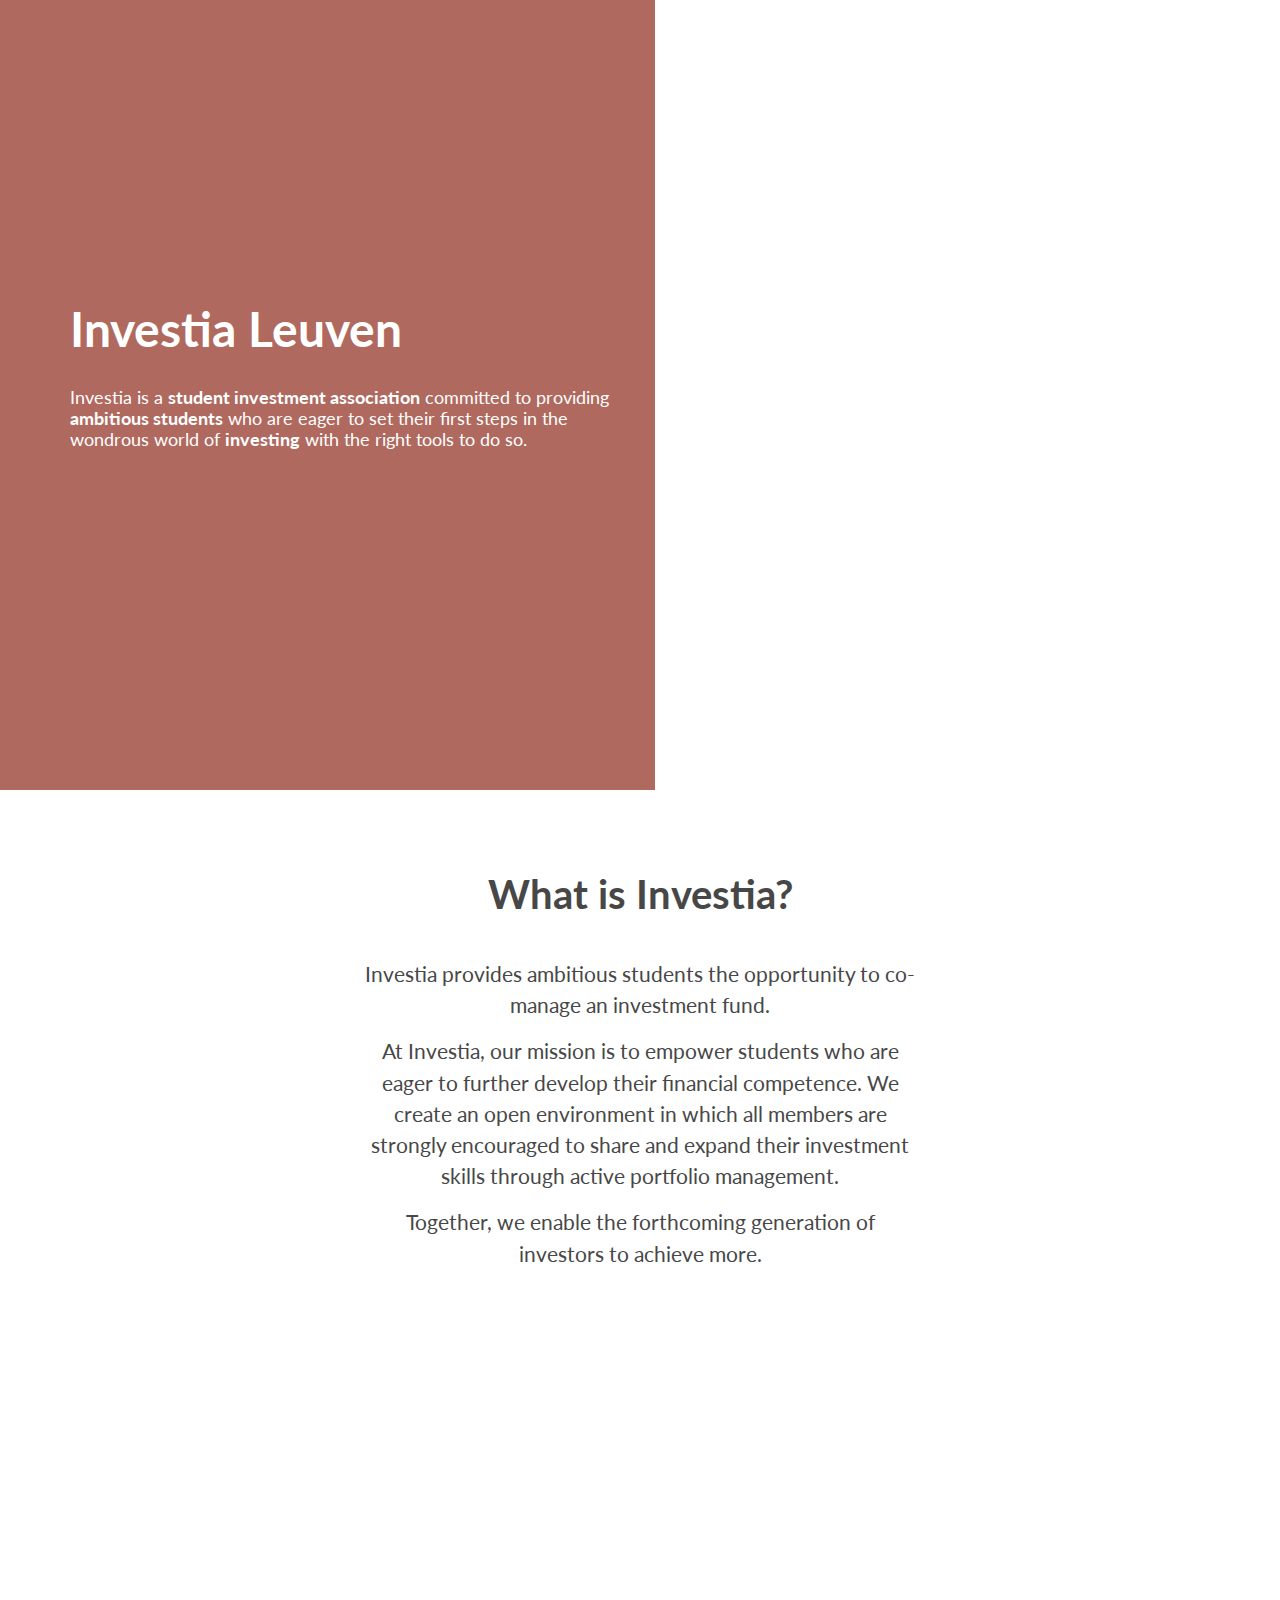
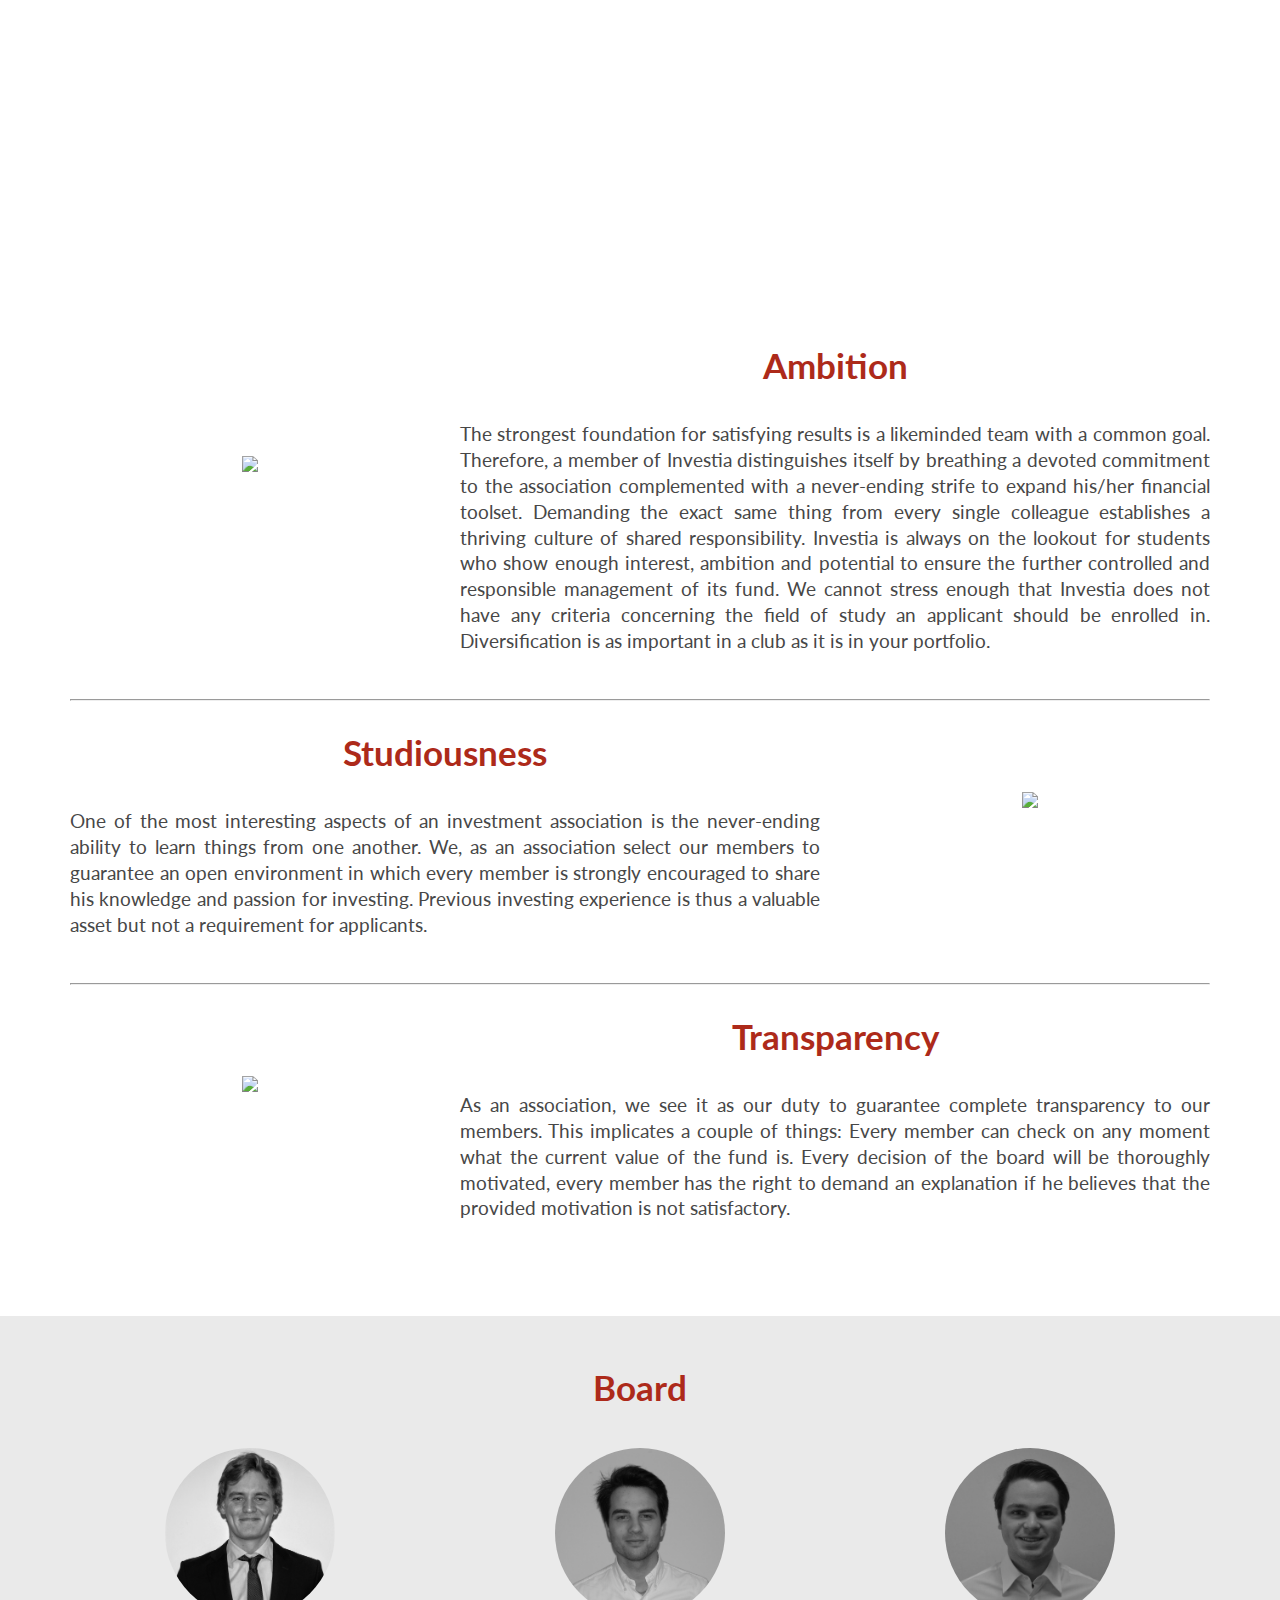
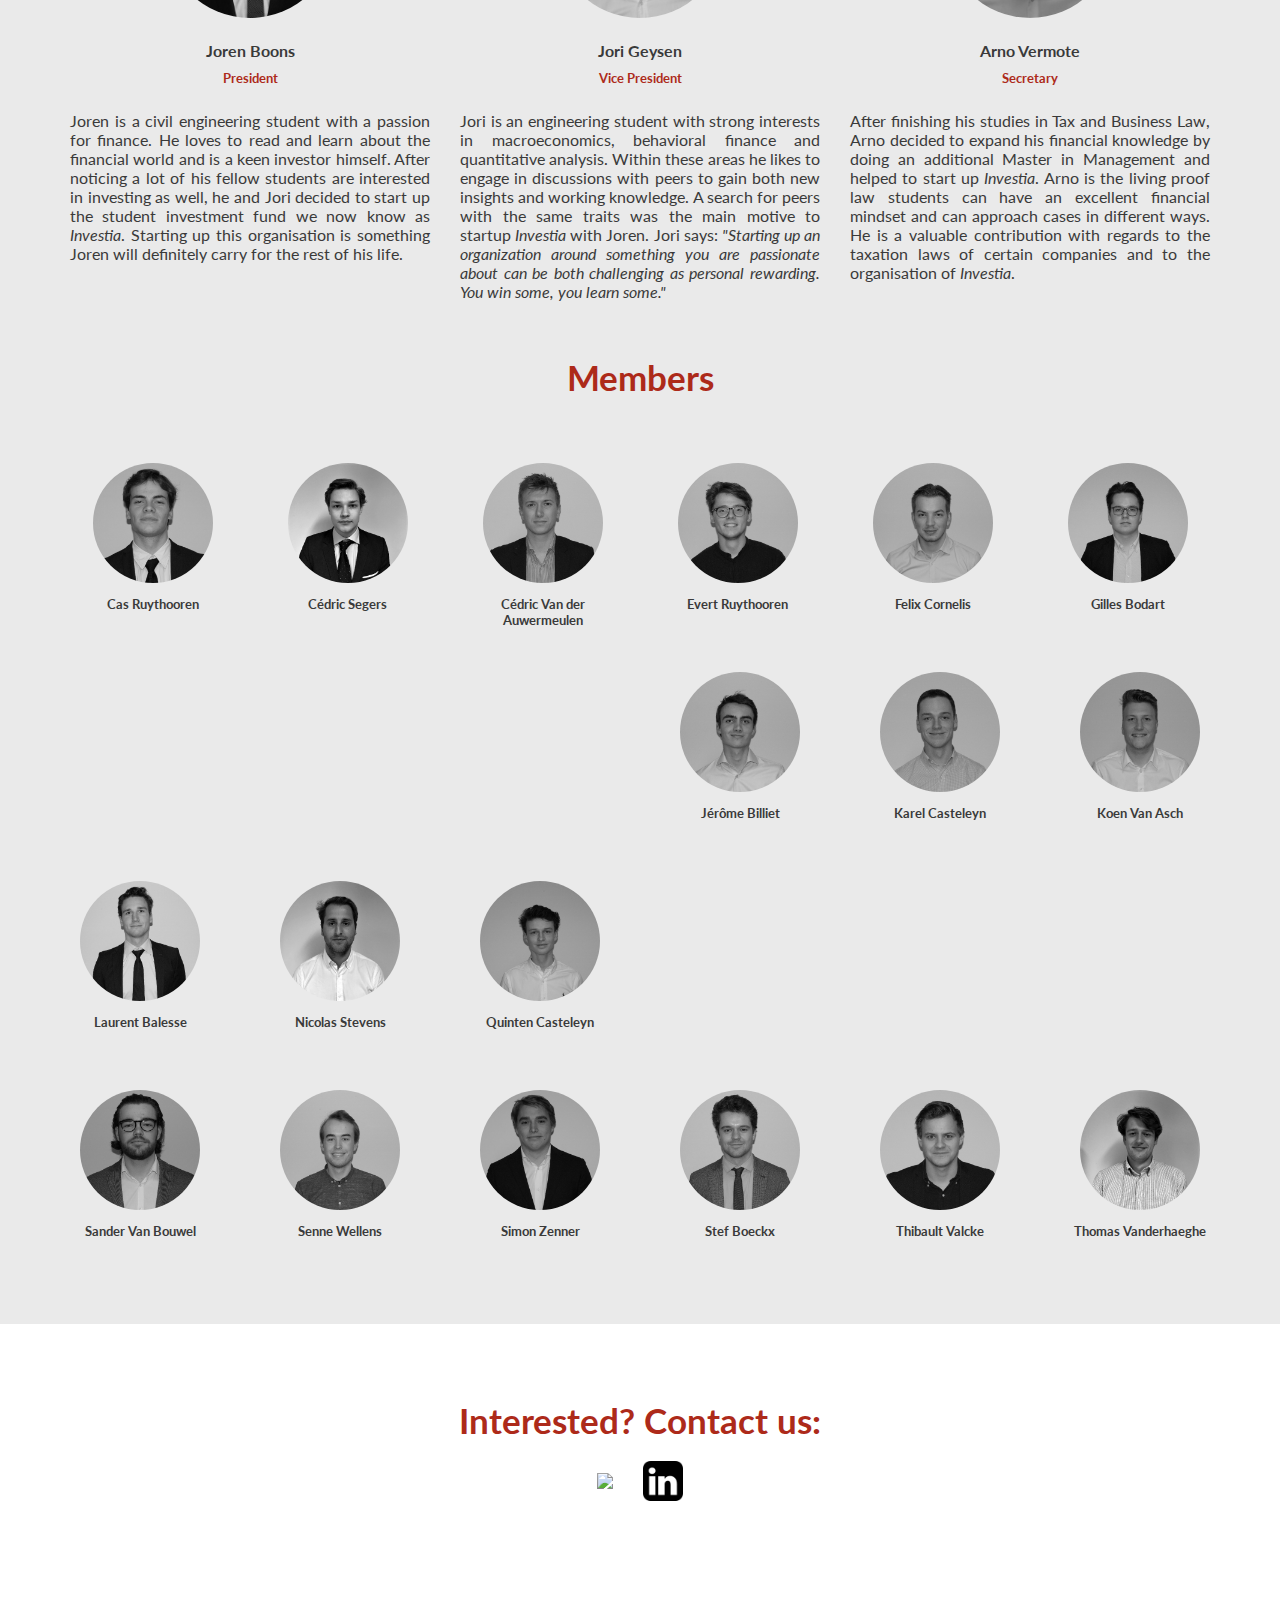
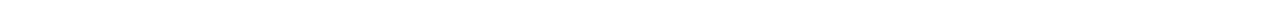
==== index.html @ a4d7cec7 "Update index.html" ====
<!DOCTYPE html>
<html>
<head>
  <title>Investia</title>
  <!-- Global site tag (gtag.js) - Google Analytics -->
  <script async src="https://www.googletagmanager.com/gtag/js?id=UA-111791895-1"></script>
  <script>
    window.dataLayer = window.dataLayer || [];
    function gtag(){dataLayer.push(arguments);}
    gtag('js', new Date());
    gtag('config', 'UA-111791895-1');
  </script>

  <script src="https://ajax.googleapis.com/ajax/libs/jquery/3.2.1/jquery.min.js"></script>
  <script src='assets/javascript.js'></script>
  <link href="https://fonts.googleapis.com/css?family=Lato" rel="stylesheet">
  <link rel="stylesheet" type='text/css' href='css/application.css'>
  <link rel="shortcut icon" href="/favicon.ico?v3" type="image/x-icon">
  <link rel="icon" href="/favicon.ico?v3" type="image/x-icon">  
  <meta name="google-site-verification" content="aNX3yh0N1uzF61iMa-ZZD3pkUgIHtRklOXYFFJ3mTsM" />
  <meta name="description" content="Investia is a student investment association committed to providing ambitious students who are eager to set their first steps in the wondrous world of investing with the right tools to do so.">
  <meta name="viewport" content="width=device-width, initial-scale=1, maximum-scale=1">
</head>

<body>
  <a name=""></a>
  <div class="navbar">
    <div class="container">
      <img class="navbar__logo navbar__logo--hidden" src="./assets/logoinvestia.png" class="">
      <ul class="navbar-buttons">
        <a href='#vision'>
          <li class="navbar-button navbar-button--link">
            Vision
          </li>
        </a>
        <a href='#members'>
          <li class='navbar-button navbar-button--link'>
            Members
          </li>
        </a>
        <a href='#contact'>
          <li class="navbar-button navbar-button--link">
            Contact
          </li>
        </a>
      </ul>
      <a href="javascript:;" class="navbar-button navbar-button--icon" onclick="navigation()">&#9776;</a>
    </div>
  </div>

  <section class="header">
    <div class="container">
      <div class="row">
        <div class="col-sm-6">
          <div class="header-content">
            <h1 class="header-content__title">Investia Leuven</h1>
            <p class="header-content__description">Investia is a <strong>student investment association</strong>
            committed to providing <strong>ambitious students</strong>
            who are eager to set their first steps in the wondrous world of <strong>investing</strong>
            with the right tools to do so.
            </p>
          </div>
        </div>
      </div>
    </div>
  </section>

  <section class="content vision">
    <div class="container">
      <div class='row'>
        <div class='col-md-6 col-md-offset-3 col-sm-12 col-xs-12'>
          <h1 class="vision-title">What is Investia?</h1>
          <div class="vision-text">
          <p>Investia provides ambitious students the opportunity to co-manage an investment fund.</p>

          <p>At Investia, our mission is to empower students who are eager to further develop their financial competence. We create an open environment in which all members are strongly encouraged to share and expand their investment skills through active portfolio management. </p>

          <p>Together, we enable the forthcoming generation of investors to achieve more. </p>
          </div>
        </div>
      </div>
    </div>
  </section>

  <div class="image">
  </div>
  <section class="content">
<!-- Tag for linking the navbar -->
    <a name="vision"></a>

    <div class="container">
      <div class="row vision-row">
        <div class="col-sm-4 col-xs-12 vision-column__image">
          <img class="vision-image" src="./assets/svg/083-target.svg">
        </div>
        <div class="col-sm-8 vision-column">
          <h2 class="vision-block__title">Ambition</h2>
          <p class="vision-block__text">The strongest foundation for satisfying results is a likeminded team with a common goal.
            Therefore, a member of Investia distinguishes itself by breathing a devoted commitment to the association complemented with a never-ending strife to expand his/her financial toolset.
            Demanding the exact same thing from every single colleague establishes a thriving culture of shared responsibility.
            Investia is always on the lookout for students who show enough interest, ambition and potential to ensure the further controlled and responsible management of its fund.
            We cannot stress enough that Investia does not have any criteria concerning the field of study an applicant should be enrolled in. Diversification is as important in a club as it is in your portfolio.
          </p>
        </div>
      </div>

      <hr>

      <div class="row vision-row">
        <div class="col-sm-4 col-xs-12 col-sm-push-8 vision-column__image">
          <img class="vision-image" src="./assets/svg/090-file-2.svg">
        </div>
        <div class="col-sm-8 col-sm-pull-4 vision-column">
          <h2 class="vision-block__title">Studiousness</h2>
          <p class="vision-block__text">
            One of the most interesting aspects of an investment association is the never-ending ability to learn things from one another.
            We, as an association select our members to guarantee an open environment in which every member is strongly encouraged to share his knowledge and passion for investing.
            Previous investing experience is thus a valuable asset but not a requirement for applicants.
          </p>
        </div>
      </div>

      <hr>

      <div class="row vision-row">
        <div class="col-sm-4 col-xs-12 vision-column__image">
          <img class="vision-image" src="./assets/svg/008-chat-3.svg">
        </div>
        <div class="col-sm-8 vision-column vision-column">
          <h2 class="vision-block__title">Transparency</h2>
          <p class="vision-block__text">
            As an association, we see it as our duty to guarantee complete transparency to our members. This implicates a couple of things:
            Every member can check on any moment what the current value of the fund is.
            Every decision of the board will be thoroughly motivated, every member has the right to demand an explanation if he believes that the provided motivation is not satisfactory.
          </p>
        </div>
      </div>
    </div>
  </section>

  <section class="content content--grey">
    <a name='members'>
    <h2 class='members__title'>Board</h2>
    <div class="container board">
      <div class="row">
        <div class="col-sm-4">
          <div class="member">
            <div class="member__image-container">
              <img class="member__image member__image--big" src="./assets/members/Joren_Boons.png">
              <a href="https://www.linkedin.com/in/jorenboons/">
                <img class="member__linkedin" src="./assets/linkedin.png">
              </a>
            </div>
            <h4 class="member__name member__name--big">Joren Boons</h4>
            <h5 class="member__function">President</h5>
            <p class="member__text">Joren is a civil engineering student with a passion for finance. He loves to read and learn about the financial world and is a keen investor himself. After noticing a lot of his fellow students are interested in investing as well, he and Jori decided to start up the student investment fund we now know as <i>Investia</i>. Starting up this organisation is something Joren will definitely carry for the rest of his life.</p>
          </div>
        </div>

        <div class="col-sm-4">
          <div class="member">
            <div class="member__image-container">
              <img class="member__image member__image--big" src="./assets/members/Jori_Geysen.png">
              <a href="https://www.linkedin.com/in/jorigeysen/">
                <img class="member__linkedin" src="./assets/linkedin.png">
              </a>
            </div>
            <h4 class="member__name member__name--big">Jori Geysen</h4>
            <h5 class="member__function">Vice President</h5>
            <p class="member__text">Jori is an engineering student with strong interests in macroeconomics, behavioral finance and quantitative analysis. Within these areas he likes to engage in discussions with peers to gain both new insights and working knowledge. A search for peers with the same traits was the main motive to startup <i>Investia</i> with Joren. Jori says: <i>"Starting up an organization around something you are passionate about can be both challenging as personal rewarding. You win some, you learn some."</i></p>
          </div>
        </div>

        <div class="col-sm-4">
          <div class="member">
            <div class="member__image-container">
              <img class="member__image member__image--big" src="./assets/members/Arno_Vermote.png">
              <a href="https://www.linkedin.com/in/arno-vermote-1558a0107/">
                <img class="member__linkedin" src="./assets/linkedin.png">
              </a>
            </div>
            <h4 class="member__name member__name--big">Arno Vermote</h4>
            <h5 class="member__function">Secretary</h5>
            <p class="member__text">After finishing his studies in Tax and Business Law, Arno decided to expand his financial knowledge by doing an additional Master in Management and helped to start up <i>Investia</i>. Arno is the  living proof law students can have an excellent financial mindset and can approach cases in different ways. He is a valuable contribution with regards to the taxation laws of certain companies and to the organisation of <i>Investia</i>.</p>
          </div>
        </div>
      </div>
    </div>

    <h2 class="members__title">Members</h2>
    <div class="container">
      <div class="row">

        <div class="col-md-2 col-sm-4 col-xs-6">
          <div class="member member--small">
            <div class="member__image-container">
              <img class="member__image member__image--small" src="./assets/members/Cas_Ruythooren.png">
            </div>
            <h5 class="member__name member__name--small">Cas Ruythooren</h5>
          </div>
        </div>
        
        <div class="col-md-2 col-sm-4 col-xs-6">
          <div class="member member--small">
            <div class="member__image-container">
              <img class="member__image member__image--small" src="./assets/members/Cedric_Segers.png">
            </div>
            <h5 class="member__name member__name--small">C&eacute;dric Segers</h5>
          </div>
        </div>      

        <div class="col-md-2 col-sm-4 col-xs-6">
          <div class="member member--small">
            <div class="member__image-container">
              <img class="member__image member__image--small" src="./assets/members/Cedric_Van_der_Auwermeulen.png">
            </div>
            <h5 class="member__name member__name--small">C&eacute;dric Van der Auwermeulen</h5>
          </div>
        </div>

        <div class="col-md-2 col-sm-4 col-xs-6">
          <div class="member member--small">
            <div class="member__image-container">
              <img class="member__image member__image--small" src="./assets/members/Evert_Ruythooren.png">
            </div>
            <h5 class="member__name member__name--small">Evert Ruythooren</h5>
          </div>
        </div>

        <div class="col-md-2 col-sm-4 col-xs-6">
          <div class="member member--small">
            <div class="member__image-container">
              <img class="member__image member__image--small" src="./assets/members/Felix_Cornelis.png">
            </div>
            <h5 class="member__name member__name--small">Felix Cornelis</h5>
          </div>
        </div> 

        <div class="col-md-2 col-sm-4 col-xs-6">
          <div class="member member--small">
            <div class="member__image-container">
              <img class="member__image member__image--small" src="./assets/members/Gilles_Bodart.png">
            </div>
            <h5 class="member__name member__name--small">Gilles Bodart</h5>
          </div>
        </div>

        <div class="row">
          
        <div class="col-md-2 col-sm-4 col-xs-6">
          <div class="member member--small">
            <div class="member__image-container">
              <img class="member__image member__image--small" src="./assets/members/Jerome_Billiet.png">
            </div>
            <h5 class="member__name member__name--small">J&eacute;r&ocirc;me Billiet</h5>
          </div>
        </div>

        <div class="col-md-2 col-sm-4 col-xs-6">
          <div class="member member--small">
            <div class="member__image-container">
              <img class="member__image member__image--small" src="./assets/members/Karel_Casteleyn.png">
            </div>
            <h5 class="member__name member__name--small">Karel Casteleyn</h5>
          </div>
        </div>

        <div class="col-md-2 col-sm-4 col-xs-6">
          <div class="member member--small">
            <div class="member__image-container">
              <img class="member__image member__image--small" src="./assets/members/Koen_Van_Asch.png">
            </div>
            <h5 class="member__name member__name--small">Koen Van Asch</h5>
          </div>
        </div>

        <div class="col-md-2 col-sm-4 col-xs-6">
          <div class="member member--small">
            <div class="member__image-container">
              <img class="member__image member__image--small" src="./assets/members/Laurent_Balesse.png">
            </div>
            <h5 class="member__name member__name--small">Laurent Balesse</h5>
          </div>
        </div>
        
        <div class="col-md-2 col-sm-4 col-xs-6">
          <div class="member member--small">
            <div class="member__image-container">
              <img class="member__image member__image--small" src="./assets/members/Nicolas_Stevens1.png">
            </div>
            <h5 class="member__name member__name--small">Nicolas Stevens</h5>
          </div>
        </div>

        <div class="col-md-2 col-sm-4 col-xs-6">
          <div class="member member--small">
            <div class="member__image-container">
              <img class="member__image member__image--small" src="./assets/members/Quinten_Casteleyn.png">
            </div>
            <h5 class="member__name member__name--small">Quinten Casteleyn</h5>
          </div>
        </div>
        
     </div>
      <div class="row">

        <div class="col-md-2 col-sm-4 col-xs-6">
          <div class="member member--small">
            <div class="member__image-container">
              <img class="member__image member__image--small" src="./assets/members/Sander_Van_Bouwel.png">
            </div>
            <h5 class="member__name member__name--small">Sander Van Bouwel</h5>
          </div>
        </div>
   


        <div class="col-md-2 col-sm-4 col-xs-6">
          <div class="member member--small">
            <div class="member__image-container">
              <img class="member__image member__image--small" src="./assets/members/Senne_Wellens.png">
            </div>
            <h5 class="member__name member__name--small">Senne Wellens</h5>
          </div>
        </div>


        <div class="col-md-2 col-sm-4 col-xs-6">
          <div class="member member--small">
            <div class="member__image-container">
              <img class="member__image member__image--small" src="./assets/members/Simon_Zenner.png">
            </div>
            <h5 class="member__name member__name--small">Simon Zenner</h5>
          </div>
        </div>

        <div class="col-md-2 col-sm-4 col-xs-6">
          <div class="member member--small">
            <div class="member__image-container">
              <img class="member__image member__image--small" src="./assets/members/Stef_Boeckx.png">
            </div>
            <h5 class="member__name member__name--small">Stef Boeckx</h5>
          </div>
        </div>

        <div class="col-md-2 col-sm-4 col-xs-6">
          <div class="member member--small">
            <div class="member__image-container">
              <img class="member__image member__image--small" src="./assets/members/Thibault_Valcke.png">
            </div>
            <h5 class="member__name member__name--small">Thibault Valcke</h5>
          </div>
        </div>

        <div class="col-md-2 col-sm-4 col-xs-6">
          <div class="member member--small">
            <div class="member__image-container">
              <img class="member__image member__image--small" src="./assets/members/Thomas_Vanderhaeghe1.png">
            </div>
            <h5 class="member__name member__name--small">Thomas Vanderhaeghe</h5>
          </div>
        </div>

      </div>
    </div>
  </section>

  <a name="contact"></a>
  <section class="footer content">
    <div class="container">
      <div class="row">
        <div class="col-lg-12">
          <h2 class="contact__title">Interested? Contact us:</h2>
        </div>
      </div>
      <div class="row">
        <div class="col-lg-12" style="justify-content: center; align-items: center; display: flex;">
          <a href="mailto:info@investialeuven.be">
            <img class="contact__icon" src="./assets/email-2048-black.png">
          </a>
          <a href="https://www.linkedin.com/company/18225403/">
            <img class="contact__icon" src="./assets/linkedin.png">
          </a>
        </div>
      </div>
    </div>
  </section>
</body>
</html>
---- css/application.css ----
body {
  margin: 0; }

* {
  -webkit-box-sizing: border-box;
  -moz-box-sizing: border-box;
  box-sizing: border-box; }

.container {
  margin-right: auto;
  margin-left: auto;
  padding-left: 15px;
  padding-right: 15px; }

@media (min-width: 768px) {
  .container {
    width: 750px; } }
@media (min-width: 992px) {
  .container {
    width: 970px; } }
@media (min-width: 1200px) {
  .container {
    width: 1170px; } }
.container-fluid {
  margin-right: auto;
  margin-left: auto;
  padding-left: 15px;
  padding-right: 15px; }

.row {
  margin-left: -15px;
  margin-right: -15px; }

.col-xs-1, .col-sm-1, .col-md-1, .col-lg-1, .col-xs-2, .col-sm-2, .col-md-2, .col-lg-2, .col-xs-3, .col-sm-3, .col-md-3, .col-lg-3, .col-xs-4, .col-sm-4, .col-md-4, .col-lg-4, .col-xs-5, .col-sm-5, .col-md-5, .col-lg-5, .col-xs-6, .col-sm-6, .col-md-6, .col-lg-6, .col-xs-7, .col-sm-7, .col-md-7, .col-lg-7, .col-xs-8, .col-sm-8, .col-md-8, .col-lg-8, .col-xs-9, .col-sm-9, .col-md-9, .col-lg-9, .col-xs-10, .col-sm-10, .col-md-10, .col-lg-10, .col-xs-11, .col-sm-11, .col-md-11, .col-lg-11, .col-xs-12, .col-sm-12, .col-md-12, .col-lg-12 {
  position: relative;
  min-height: 1px;
  padding-left: 15px;
  padding-right: 15px; }

.col-xs-1, .col-xs-2, .col-xs-3, .col-xs-4, .col-xs-5, .col-xs-6, .col-xs-7, .col-xs-8, .col-xs-9, .col-xs-10, .col-xs-11, .col-xs-12 {
  float: left; }

.col-xs-12 {
  width: 100%; }

.col-xs-11 {
  width: 91.66666667%; }

.col-xs-10 {
  width: 83.33333333%; }

.col-xs-9 {
  width: 75%; }

.col-xs-8 {
  width: 66.66666667%; }

.col-xs-7 {
  width: 58.33333333%; }

.col-xs-6 {
  width: 50%; }

.col-xs-5 {
  width: 41.66666667%; }

.col-xs-4 {
  width: 33.33333333%; }

.col-xs-3 {
  width: 25%; }

.col-xs-2 {
  width: 16.66666667%; }

.col-xs-1 {
  width: 8.33333333%; }

.col-xs-pull-12 {
  right: 100%; }

.col-xs-pull-11 {
  right: 91.66666667%; }

.col-xs-pull-10 {
  right: 83.33333333%; }

.col-xs-pull-9 {
  right: 75%; }

.col-xs-pull-8 {
  right: 66.66666667%; }

.col-xs-pull-7 {
  right: 58.33333333%; }

.col-xs-pull-6 {
  right: 50%; }

.col-xs-pull-5 {
  right: 41.66666667%; }

.col-xs-pull-4 {
  right: 33.33333333%; }

.col-xs-pull-3 {
  right: 25%; }

.col-xs-pull-2 {
  right: 16.66666667%; }

.col-xs-pull-1 {
  right: 8.33333333%; }

.col-xs-pull-0 {
  right: auto; }

.col-xs-push-12 {
  left: 100%; }

.col-xs-push-11 {
  left: 91.66666667%; }

.col-xs-push-10 {
  left: 83.33333333%; }

.col-xs-push-9 {
  left: 75%; }

.col-xs-push-8 {
  left: 66.66666667%; }

.col-xs-push-7 {
  left: 58.33333333%; }

.col-xs-push-6 {
  left: 50%; }

.col-xs-push-5 {
  left: 41.66666667%; }

.col-xs-push-4 {
  left: 33.33333333%; }

.col-xs-push-3 {
  left: 25%; }

.col-xs-push-2 {
  left: 16.66666667%; }

.col-xs-push-1 {
  left: 8.33333333%; }

.col-xs-push-0 {
  left: auto; }

.col-xs-offset-12 {
  margin-left: 100%; }

.col-xs-offset-11 {
  margin-left: 91.66666667%; }

.col-xs-offset-10 {
  margin-left: 83.33333333%; }

.col-xs-offset-9 {
  margin-left: 75%; }

.col-xs-offset-8 {
  margin-left: 66.66666667%; }

.col-xs-offset-7 {
  margin-left: 58.33333333%; }

.col-xs-offset-6 {
  margin-left: 50%; }

.col-xs-offset-5 {
  margin-left: 41.66666667%; }

.col-xs-offset-4 {
  margin-left: 33.33333333%; }

.col-xs-offset-3 {
  margin-left: 25%; }

.col-xs-offset-2 {
  margin-left: 16.66666667%; }

.col-xs-offset-1 {
  margin-left: 8.33333333%; }

.col-xs-offset-0 {
  margin-left: 0%; }

@media (min-width: 768px) {
  .col-sm-1, .col-sm-2, .col-sm-3, .col-sm-4, .col-sm-5, .col-sm-6, .col-sm-7, .col-sm-8, .col-sm-9, .col-sm-10, .col-sm-11, .col-sm-12 {
    float: left; }

  .col-sm-12 {
    width: 100%; }

  .col-sm-11 {
    width: 91.66666667%; }

  .col-sm-10 {
    width: 83.33333333%; }

  .col-sm-9 {
    width: 75%; }

  .col-sm-8 {
    width: 66.66666667%; }

  .col-sm-7 {
    width: 58.33333333%; }

  .col-sm-6 {
    width: 50%; }

  .col-sm-5 {
    width: 41.66666667%; }

  .col-sm-4 {
    width: 33.33333333%; }

  .col-sm-3 {
    width: 25%; }

  .col-sm-2 {
    width: 16.66666667%; }

  .col-sm-1 {
    width: 8.33333333%; }

  .col-sm-pull-12 {
    right: 100%; }

  .col-sm-pull-11 {
    right: 91.66666667%; }

  .col-sm-pull-10 {
    right: 83.33333333%; }

  .col-sm-pull-9 {
    right: 75%; }

  .col-sm-pull-8 {
    right: 66.66666667%; }

  .col-sm-pull-7 {
    right: 58.33333333%; }

  .col-sm-pull-6 {
    right: 50%; }

  .col-sm-pull-5 {
    right: 41.66666667%; }

  .col-sm-pull-4 {
    right: 33.33333333%; }

  .col-sm-pull-3 {
    right: 25%; }

  .col-sm-pull-2 {
    right: 16.66666667%; }

  .col-sm-pull-1 {
    right: 8.33333333%; }

  .col-sm-pull-0 {
    right: auto; }

  .col-sm-push-12 {
    left: 100%; }

  .col-sm-push-11 {
    left: 91.66666667%; }

  .col-sm-push-10 {
    left: 83.33333333%; }

  .col-sm-push-9 {
    left: 75%; }

  .col-sm-push-8 {
    left: 66.66666667%; }

  .col-sm-push-7 {
    left: 58.33333333%; }

  .col-sm-push-6 {
    left: 50%; }

  .col-sm-push-5 {
    left: 41.66666667%; }

  .col-sm-push-4 {
    left: 33.33333333%; }

  .col-sm-push-3 {
    left: 25%; }

  .col-sm-push-2 {
    left: 16.66666667%; }

  .col-sm-push-1 {
    left: 8.33333333%; }

  .col-sm-push-0 {
    left: auto; }

  .col-sm-offset-12 {
    margin-left: 100%; }

  .col-sm-offset-11 {
    margin-left: 91.66666667%; }

  .col-sm-offset-10 {
    margin-left: 83.33333333%; }

  .col-sm-offset-9 {
    margin-left: 75%; }

  .col-sm-offset-8 {
    margin-left: 66.66666667%; }

  .col-sm-offset-7 {
    margin-left: 58.33333333%; }

  .col-sm-offset-6 {
    margin-left: 50%; }

  .col-sm-offset-5 {
    margin-left: 41.66666667%; }

  .col-sm-offset-4 {
    margin-left: 33.33333333%; }

  .col-sm-offset-3 {
    margin-left: 25%; }

  .col-sm-offset-2 {
    margin-left: 16.66666667%; }

  .col-sm-offset-1 {
    margin-left: 8.33333333%; }

  .col-sm-offset-0 {
    margin-left: 0%; } }
@media (min-width: 992px) {
  .col-md-1, .col-md-2, .col-md-3, .col-md-4, .col-md-5, .col-md-6, .col-md-7, .col-md-8, .col-md-9, .col-md-10, .col-md-11, .col-md-12 {
    float: left; }

  .col-md-12 {
    width: 100%; }

  .col-md-11 {
    width: 91.66666667%; }

  .col-md-10 {
    width: 83.33333333%; }

  .col-md-9 {
    width: 75%; }

  .col-md-8 {
    width: 66.66666667%; }

  .col-md-7 {
    width: 58.33333333%; }

  .col-md-6 {
    width: 50%; }

  .col-md-5 {
    width: 41.66666667%; }

  .col-md-4 {
    width: 33.33333333%; }

  .col-md-3 {
    width: 25%; }

  .col-md-2 {
    width: 16.66666667%; }

  .col-md-1 {
    width: 8.33333333%; }

  .col-md-pull-12 {
    right: 100%; }

  .col-md-pull-11 {
    right: 91.66666667%; }

  .col-md-pull-10 {
    right: 83.33333333%; }

  .col-md-pull-9 {
    right: 75%; }

  .col-md-pull-8 {
    right: 66.66666667%; }

  .col-md-pull-7 {
    right: 58.33333333%; }

  .col-md-pull-6 {
    right: 50%; }

  .col-md-pull-5 {
    right: 41.66666667%; }

  .col-md-pull-4 {
    right: 33.33333333%; }

  .col-md-pull-3 {
    right: 25%; }

  .col-md-pull-2 {
    right: 16.66666667%; }

  .col-md-pull-1 {
    right: 8.33333333%; }

  .col-md-pull-0 {
    right: auto; }

  .col-md-push-12 {
    left: 100%; }

  .col-md-push-11 {
    left: 91.66666667%; }

  .col-md-push-10 {
    left: 83.33333333%; }

  .col-md-push-9 {
    left: 75%; }

  .col-md-push-8 {
    left: 66.66666667%; }

  .col-md-push-7 {
    left: 58.33333333%; }

  .col-md-push-6 {
    left: 50%; }

  .col-md-push-5 {
    left: 41.66666667%; }

  .col-md-push-4 {
    left: 33.33333333%; }

  .col-md-push-3 {
    left: 25%; }

  .col-md-push-2 {
    left: 16.66666667%; }

  .col-md-push-1 {
    left: 8.33333333%; }

  .col-md-push-0 {
    left: auto; }

  .col-md-offset-12 {
    margin-left: 100%; }

  .col-md-offset-11 {
    margin-left: 91.66666667%; }

  .col-md-offset-10 {
    margin-left: 83.33333333%; }

  .col-md-offset-9 {
    margin-left: 75%; }

  .col-md-offset-8 {
    margin-left: 66.66666667%; }

  .col-md-offset-7 {
    margin-left: 58.33333333%; }

  .col-md-offset-6 {
    margin-left: 50%; }

  .col-md-offset-5 {
    margin-left: 41.66666667%; }

  .col-md-offset-4 {
    margin-left: 33.33333333%; }

  .col-md-offset-3 {
    margin-left: 25%; }

  .col-md-offset-2 {
    margin-left: 16.66666667%; }

  .col-md-offset-1 {
    margin-left: 8.33333333%; }

  .col-md-offset-0 {
    margin-left: 0%; } }
@media (min-width: 1200px) {
  .col-lg-1, .col-lg-2, .col-lg-3, .col-lg-4, .col-lg-5, .col-lg-6, .col-lg-7, .col-lg-8, .col-lg-9, .col-lg-10, .col-lg-11, .col-lg-12 {
    float: left; }

  .col-lg-12 {
    width: 100%; }

  .col-lg-11 {
    width: 91.66666667%; }

  .col-lg-10 {
    width: 83.33333333%; }

  .col-lg-9 {
    width: 75%; }

  .col-lg-8 {
    width: 66.66666667%; }

  .col-lg-7 {
    width: 58.33333333%; }

  .col-lg-6 {
    width: 50%; }

  .col-lg-5 {
    width: 41.66666667%; }

  .col-lg-4 {
    width: 33.33333333%; }

  .col-lg-3 {
    width: 25%; }

  .col-lg-2 {
    width: 16.66666667%; }

  .col-lg-1 {
    width: 8.33333333%; }

  .col-lg-pull-12 {
    right: 100%; }

  .col-lg-pull-11 {
    right: 91.66666667%; }

  .col-lg-pull-10 {
    right: 83.33333333%; }

  .col-lg-pull-9 {
    right: 75%; }

  .col-lg-pull-8 {
    right: 66.66666667%; }

  .col-lg-pull-7 {
    right: 58.33333333%; }

  .col-lg-pull-6 {
    right: 50%; }

  .col-lg-pull-5 {
    right: 41.66666667%; }

  .col-lg-pull-4 {
    right: 33.33333333%; }

  .col-lg-pull-3 {
    right: 25%; }

  .col-lg-pull-2 {
    right: 16.66666667%; }

  .col-lg-pull-1 {
    right: 8.33333333%; }

  .col-lg-pull-0 {
    right: auto; }

  .col-lg-push-12 {
    left: 100%; }

  .col-lg-push-11 {
    left: 91.66666667%; }

  .col-lg-push-10 {
    left: 83.33333333%; }

  .col-lg-push-9 {
    left: 75%; }

  .col-lg-push-8 {
    left: 66.66666667%; }

  .col-lg-push-7 {
    left: 58.33333333%; }

  .col-lg-push-6 {
    left: 50%; }

  .col-lg-push-5 {
    left: 41.66666667%; }

  .col-lg-push-4 {
    left: 33.33333333%; }

  .col-lg-push-3 {
    left: 25%; }

  .col-lg-push-2 {
    left: 16.66666667%; }

  .col-lg-push-1 {
    left: 8.33333333%; }

  .col-lg-push-0 {
    left: auto; }

  .col-lg-offset-12 {
    margin-left: 100%; }

  .col-lg-offset-11 {
    margin-left: 91.66666667%; }

  .col-lg-offset-10 {
    margin-left: 83.33333333%; }

  .col-lg-offset-9 {
    margin-left: 75%; }

  .col-lg-offset-8 {
    margin-left: 66.66666667%; }

  .col-lg-offset-7 {
    margin-left: 58.33333333%; }

  .col-lg-offset-6 {
    margin-left: 50%; }

  .col-lg-offset-5 {
    margin-left: 41.66666667%; }

  .col-lg-offset-4 {
    margin-left: 33.33333333%; }

  .col-lg-offset-3 {
    margin-left: 25%; }

  .col-lg-offset-2 {
    margin-left: 16.66666667%; }

  .col-lg-offset-1 {
    margin-left: 8.33333333%; }

  .col-lg-offset-0 {
    margin-left: 0%; } }
.clearfix:before,
.clearfix:after,
.container:before,
.container:after,
.container-fluid:before,
.container-fluid:after,
.row:before,
.row:after {
  content: " ";
  display: table; }

.clearfix:after,
.container:after,
.container-fluid:after,
.row:after {
  clear: both; }

.center-block {
  display: block;
  margin-left: auto;
  margin-right: auto; }

.pull-right {
  float: right !important; }

.pull-left {
  float: left !important; }

.hide {
  display: none !important; }

.show {
  display: block !important; }

.invisible {
  visibility: hidden; }

.text-hide {
  font: 0/0 a;
  color: transparent;
  text-shadow: none;
  background-color: transparent;
  border: 0; }

.hidden {
  display: none !important; }

.affix {
  position: fixed; }

* {
  margin: 0;
  padding: 0; }

* {
  font-family: 'Lato', sans-serif; }

a {
  text-decoration: none;
  color: inherit; }

.fade-in {
  opacity: 0; }

body {
  color: #3a3a3a; }

h1 {
  font-size: 40px; }

h2 {
  font-size: 35px; }

h3 {
  font-size: 28px; }

.navbar {
  min-height: 0;
  transition: all 0.2s ease-in;
  position: fixed;
  top: 0;
  left: 0;
  right: 0;
  z-index: 1; }

.navbar__logo {
  position: absolute;
  left: 50%;
  transform: translateX(-50%);
  margin-top: 9px;
  display: block;
  height: 52px; }
  @media screen and (max-width: 768px) {
    .navbar__logo {
      height: 39px; } }

.navbar__logo--hidden {
  display: none; }

.navbar--background {
  background-color: rgba(255, 255, 255, 0.95);
  box-shadow: 0px 0px 5px 0px #969696; }

.navbar-buttons {
  list-style-type: none;
  float: right; }
  @media screen and (max-width: 768px) {
    .navbar-buttons {
      text-align: center;
      width: 100%;
      margin-top: 61px; } }

.navbar-button {
  display: inline-block;
  color: white;
  padding: 25px 15px 30px; }
  @media screen and (max-width: 767px) {
    .navbar-button {
      padding: 15px 10px 20px; } }
  .navbar-button:hover {
    background: #eaeaea; }

.navbar-button--background {
  color: black; }

@media screen and (max-width: 768px) {
  .navbar-button--link {
    display: none; } }

.navbar-button--link-show {
  display: block; }

.navbar-button--icon {
  font-size: 1.2em;
  padding: 15px 20px 20px;
  display: none; }
  @media screen and (max-width: 768px) {
    .navbar-button--icon {
      display: inline-block;
      position: absolute;
      top: 0;
      right: 0; } }

p {
  margin: 15px 0; }

.header {
  background-image: url("../assets/image2.png");
  background-attachment: fixed !important;
  background-position: center;
  background-repeat: no-repeat;
  background-size: cover;
  overflow: hidden; }

.header-content {
  padding: 300px 0 325px;
  background: rgba(143, 42, 26, 0.7);
  box-shadow: -470px 0px 0px 500px rgba(143, 42, 26, 0.7); }
  @media screen and (max-width: 767px) {
    .header-content {
      padding: 175px 0 200px; } }

.header-content__title {
  font-size: 3em;
  color: white;
  animation: fade-in 0.5s; }

.header-content__description {
  padding-top: 15px;
  font-size: 1.1em;
  color: white;
  animation: fade-in 0.5s; }

@keyframes fade-in {
  0% {
    opacity: 0; }
  100% {
    opacity: 100%; } }
.content {
  padding: 50px 0; }

.content--grey {
  background-color: #eaeaea; }

.vision {
  text-align: center;
  color: #474747;
  margin: 30px 0; }

.vision-title {
  padding-bottom: 25px; }

.vision-text {
  font-size: 1.3em;
  line-height: 150%; }
  .vision-text strong {
    color: #ad2a1a; }

.image {
  height: 500px;
  background-image: url("../assets/computers.jpg");
  background-attachment: fixed !important;
  background-position: center;
  background-repeat: no-repeat;
  background-size: cover;
  overflow: hidden; }

@media screen and (min-width: 768px) {
  .vision-row {
    display: flex; } }

.vision-column {
  padding-top: 30px;
  padding-bottom: 30px; }

.vision-column__image {
  display: flex;
  align-items: center;
  justify-content: center; }

.vision-image {
  height: 100px;
  margin: 20px 0; }

.vision-block__title {
  padding-bottom: 20px;
  color: #ad2a1a;
  text-align: center; }

.vision-block__text {
  font-size: 1.2em;
  color: #474747;
  line-height: 135%;
  text-align: justify; }
  @media screen and (max-width: 767px) {
    .vision-block__text {
      font-size: 1.1em;
      padding-left: 10px;
      padding-right: 10px; } }

.board {
  padding-bottom: 30px; }

.members__title {
  color: #ad2a1a;
  text-align: center;
  margin-bottom: 40px; }

.member {
  text-align: center; }

.member__name {
  display: block; }

.member__function {
  color: #ad2a1a; }

.member__name--big {
  padding: 20px 0 10px; }

.member__name--small {
  padding: 10px 0; }

.member__text {
  text-align: justify;
  padding: 10px 0; }
  @media screen and (max-width: 767px) {
    .member__text {
      padding: 20px 60px; } }
  @media screen and (max-width: 479px) {
    .member__text {
      padding: 20px 10px; } }

.member__image-container {
  display: inline-block;
  position: relative; }

.member__linkedin {
  width: 40px;
  position: absolute;
  left: 0;
  bottom: 0;
  opacity: 0;
  transition: opacity 0.25s ease-out; }

.member__image-container:hover .member__linkedin {
  opacity: 1;
  transition: opacity 0.5s ease-out; }

.member__image {
  border-radius: 50%; }

.member__image--big {
  height: 170px; }

.linkedin-overlay {
  position: absolute;
  top: 0;
  left: 0;
  width: 100%;
  height: 100%;
  background-color: rgba(255, 67, 95, 0.7); }

.member--small {
  padding: 25px 0; }

.member__image--small {
  height: 120px; }

.contact__title {
  color: #ad2a1a;
  text-align: center;
  margin-bottom: 20px; }

.contact__icon {
  height: 40px;
  padding: 0px 15px; }

.footer {
  padding: 75px 0px 100px; }

input[type=text], select, textarea {
  width: 100%;
  padding: 10px;
  border: 1px solid #eaeaea;
  border-radius: 4px;
  margin-top: 15px;
  resize: vertical;
  font-size: 1em;
  box-sizing: border-box; }

input[type=submit] {
  margin-top: 15px; }
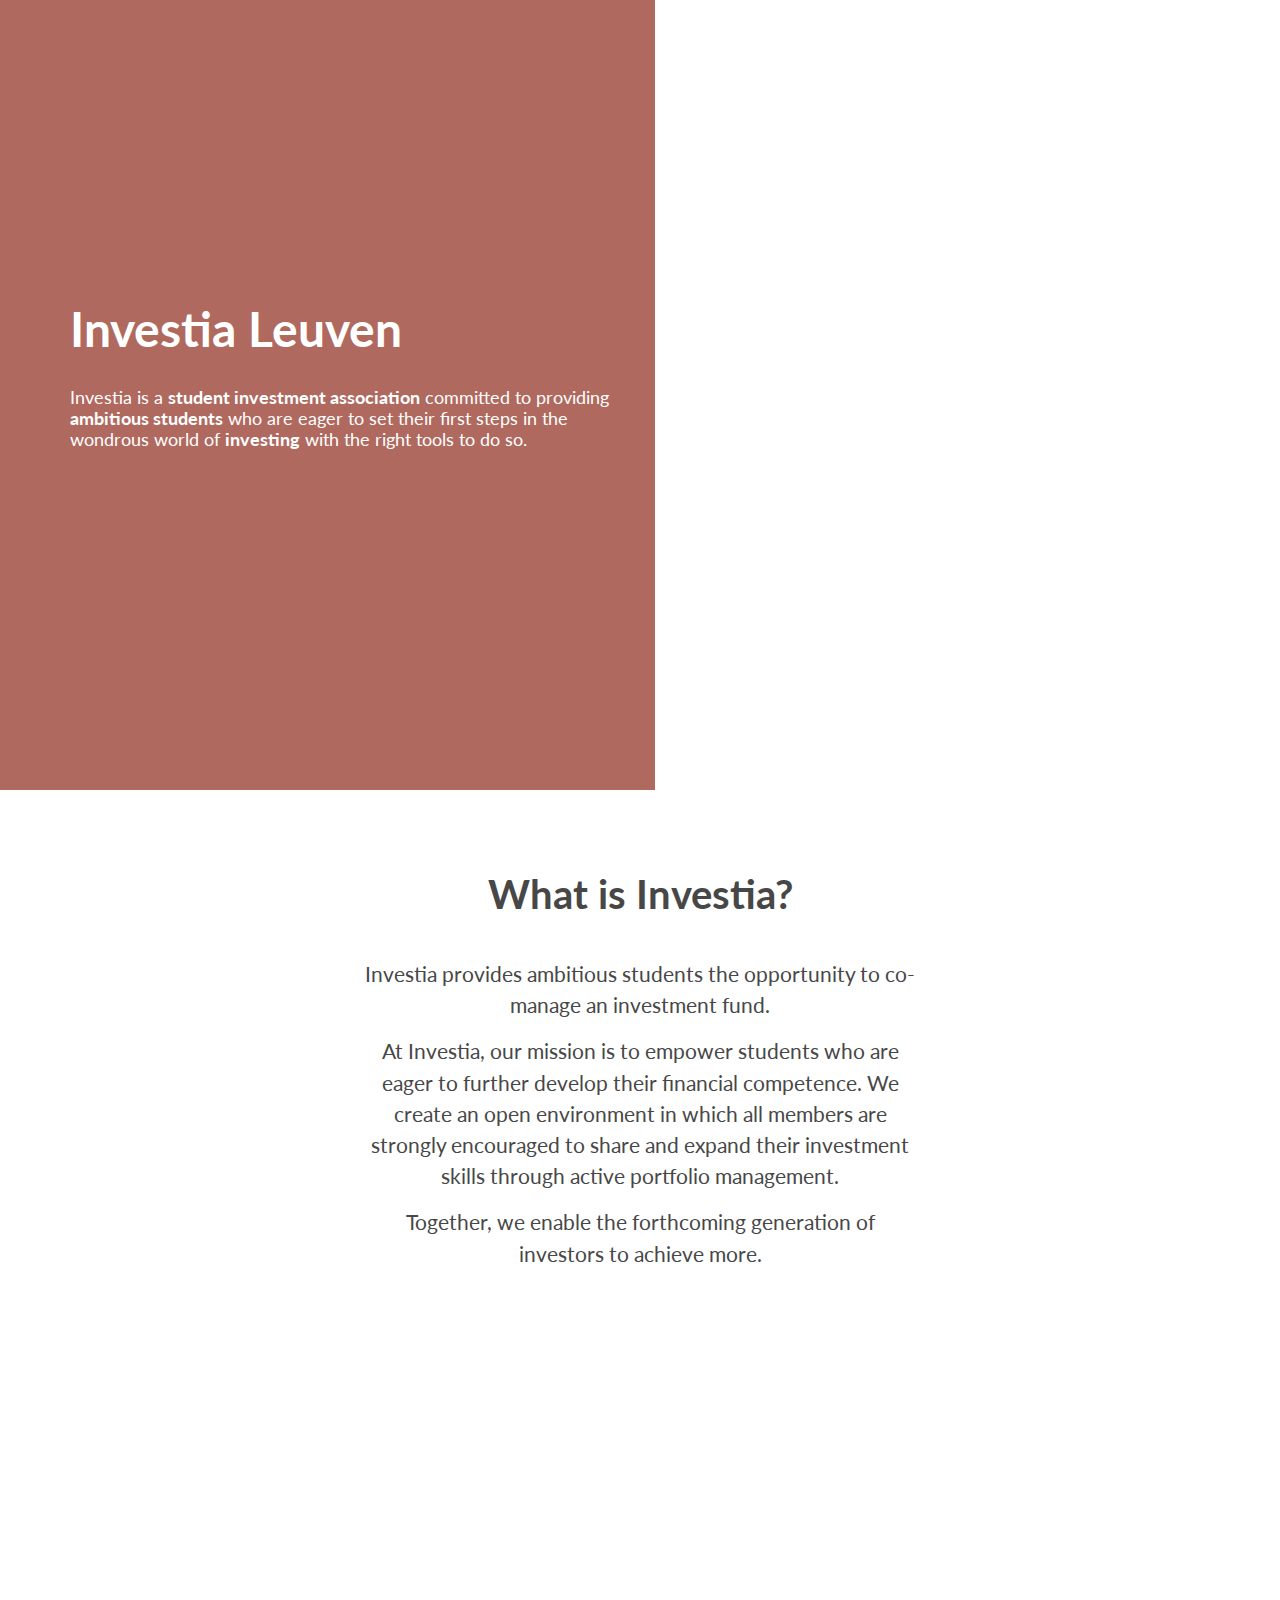
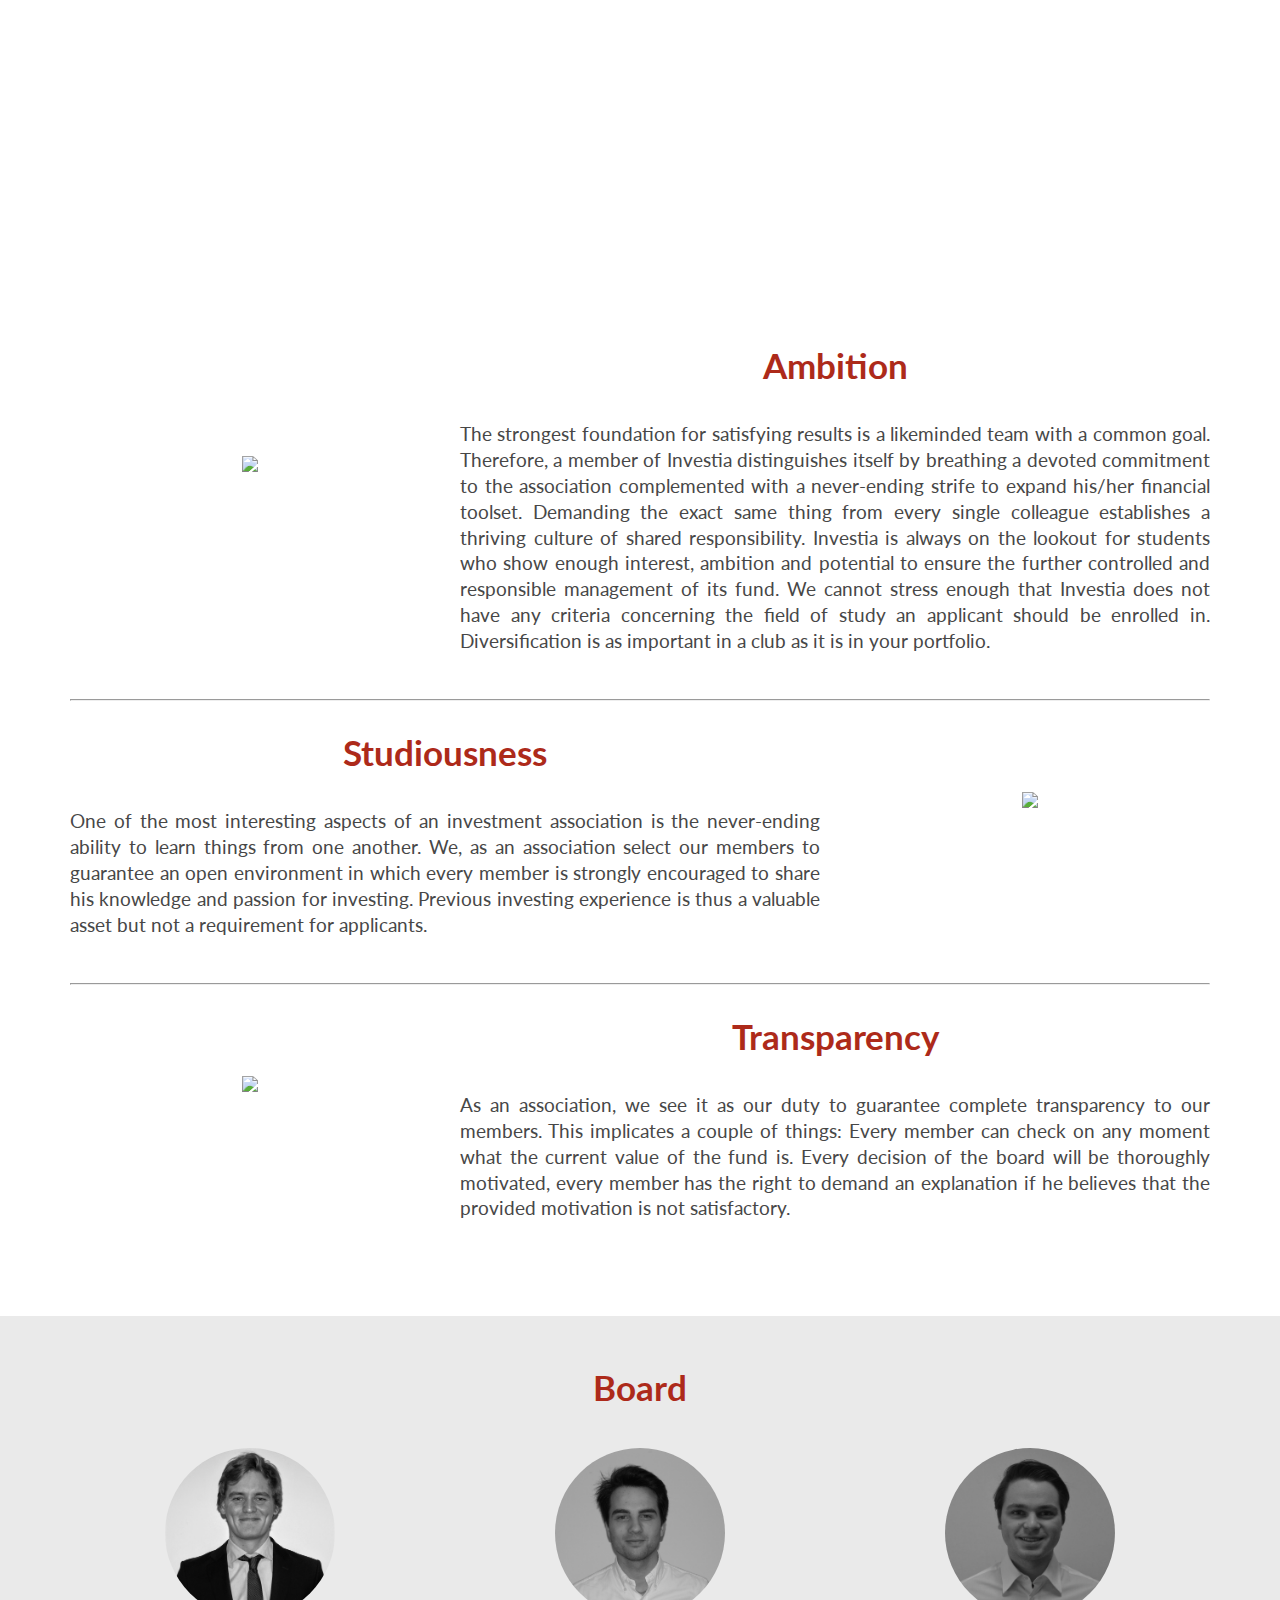
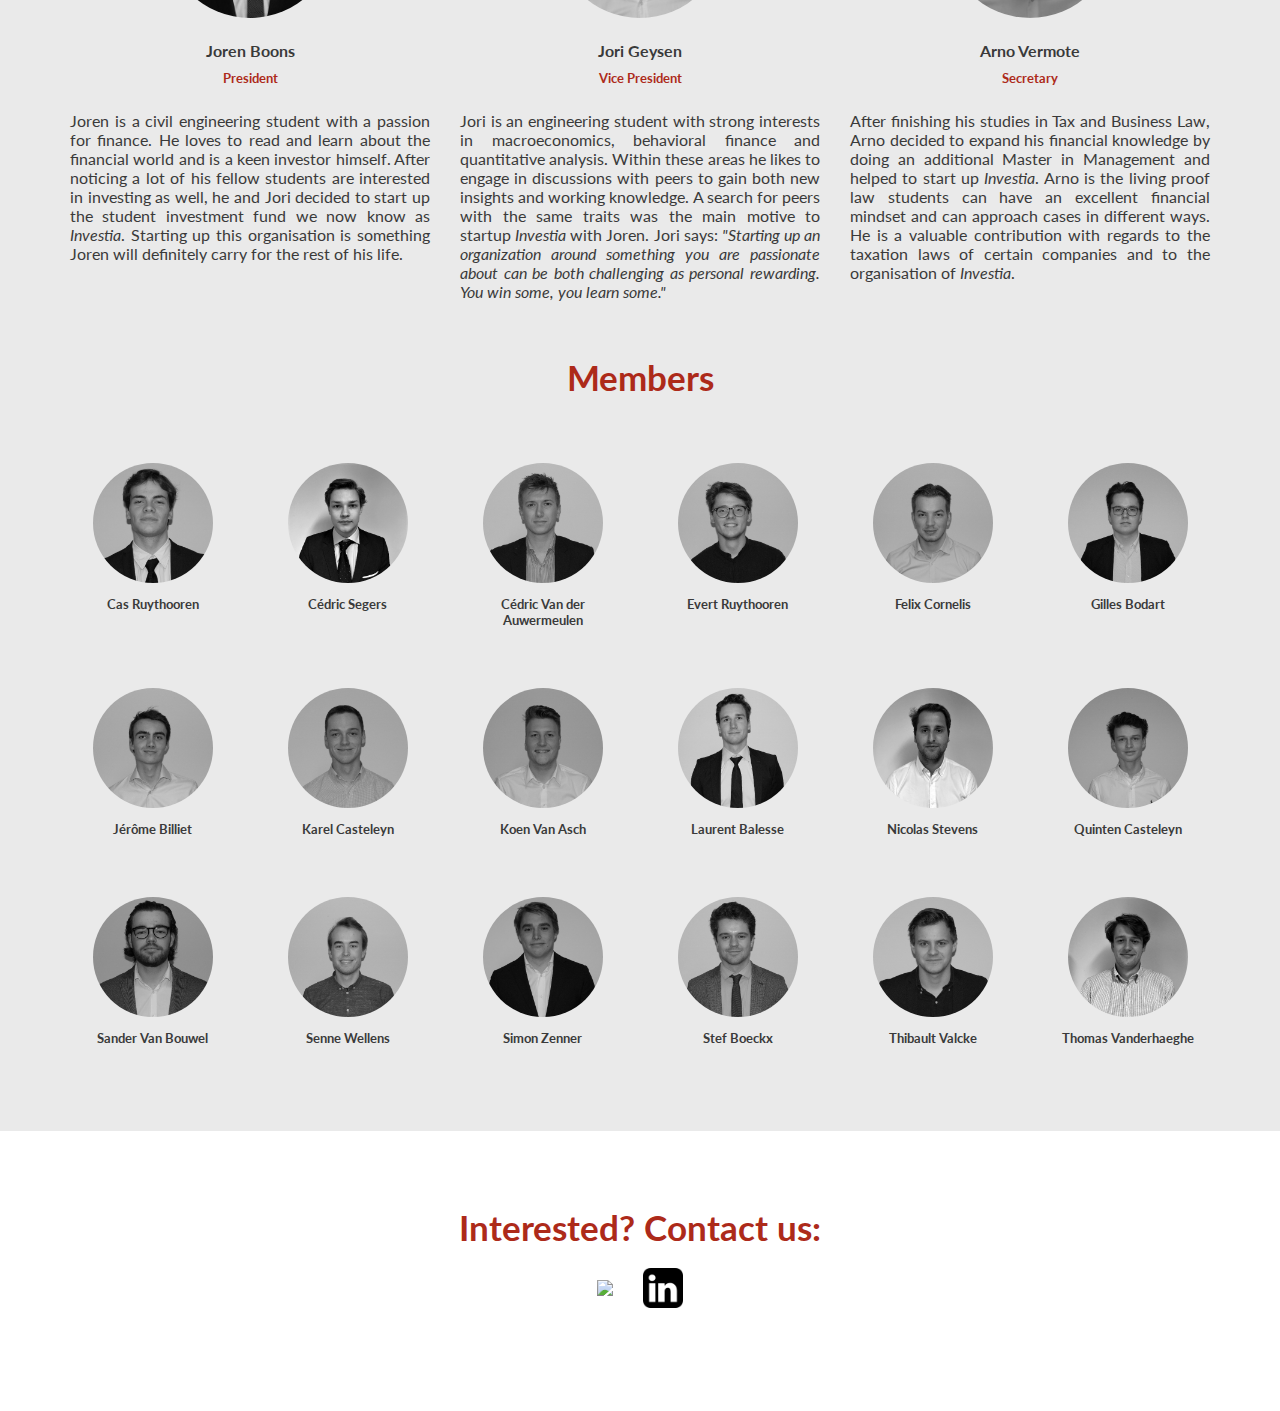
==== commit a9b6e631: "Update index.html" ====
--- a/index.html
+++ b/index.html
@@ -244,7 +244,8 @@
             <h5 class="member__name member__name--small">Gilles Bodart</h5>
           </div>
         </div>
-
+        
+    </div>
         <div class="row">
           
         <div class="col-md-2 col-sm-4 col-xs-6">
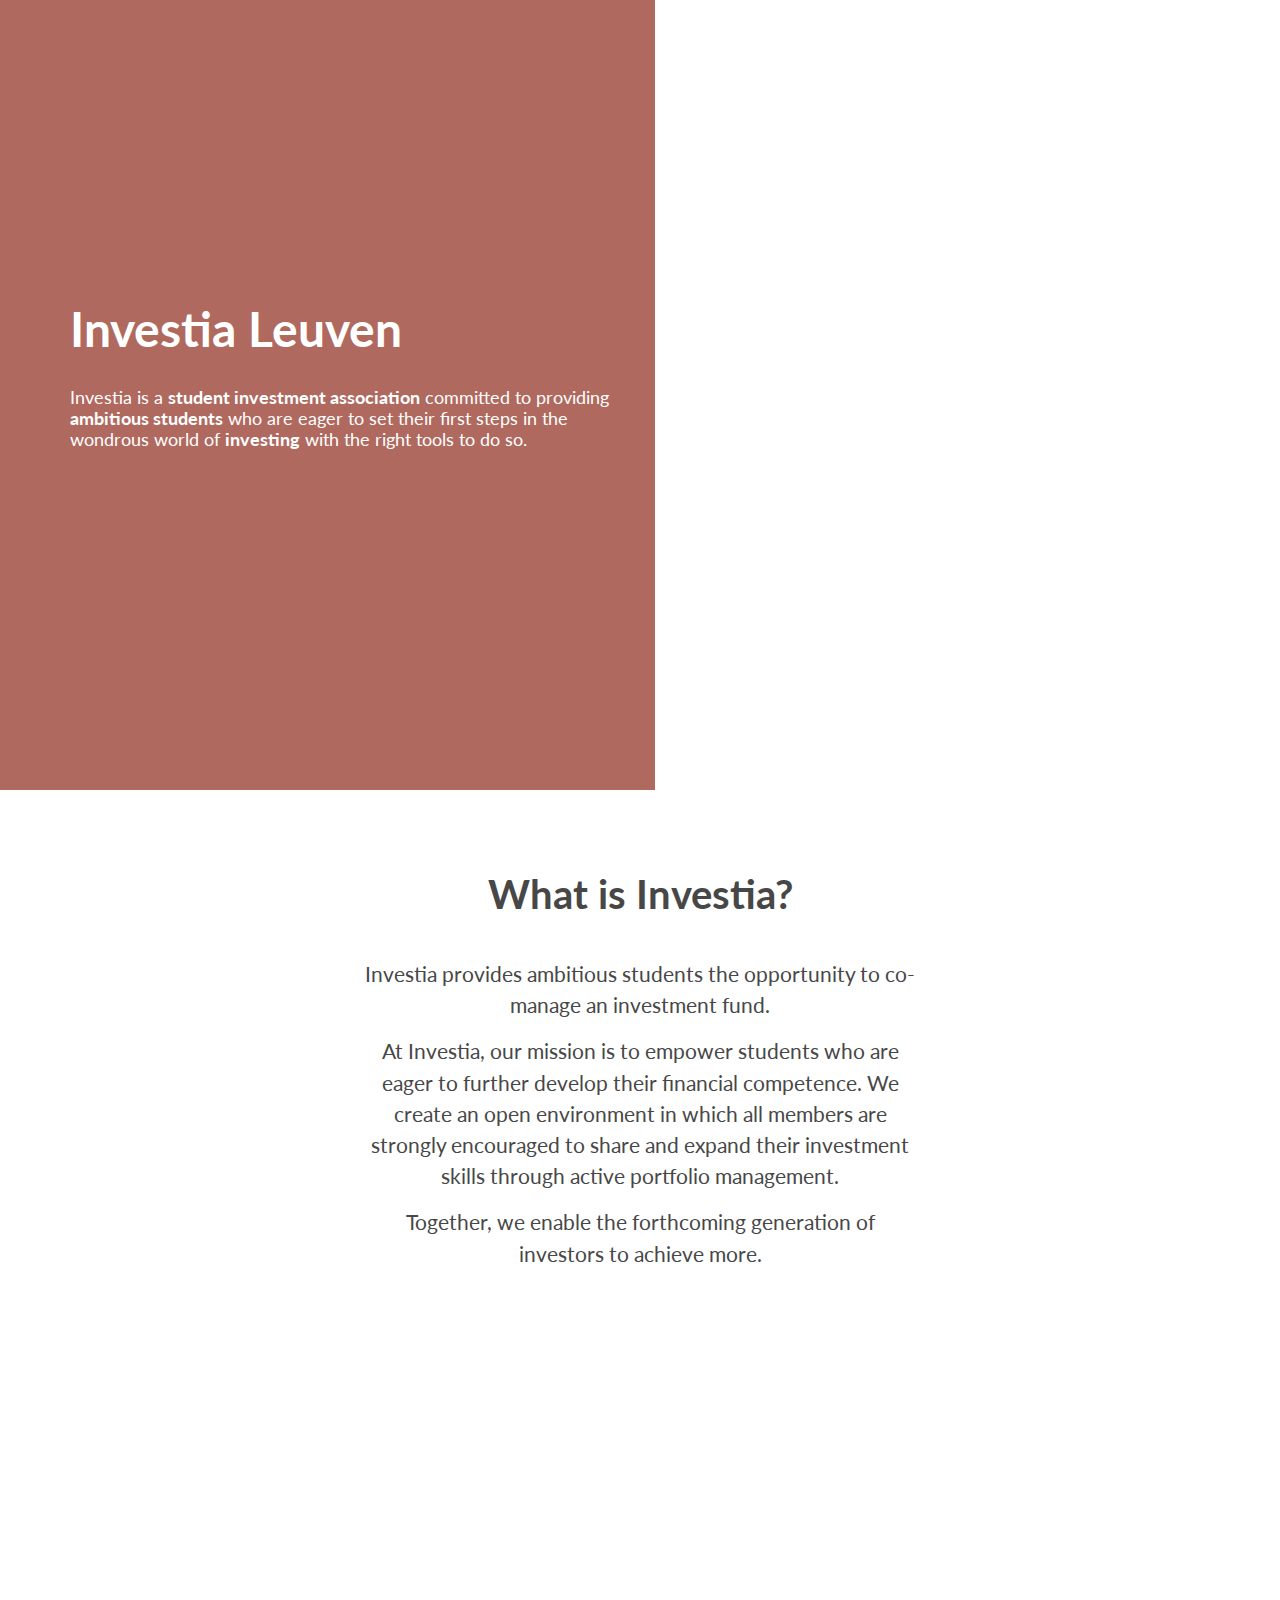
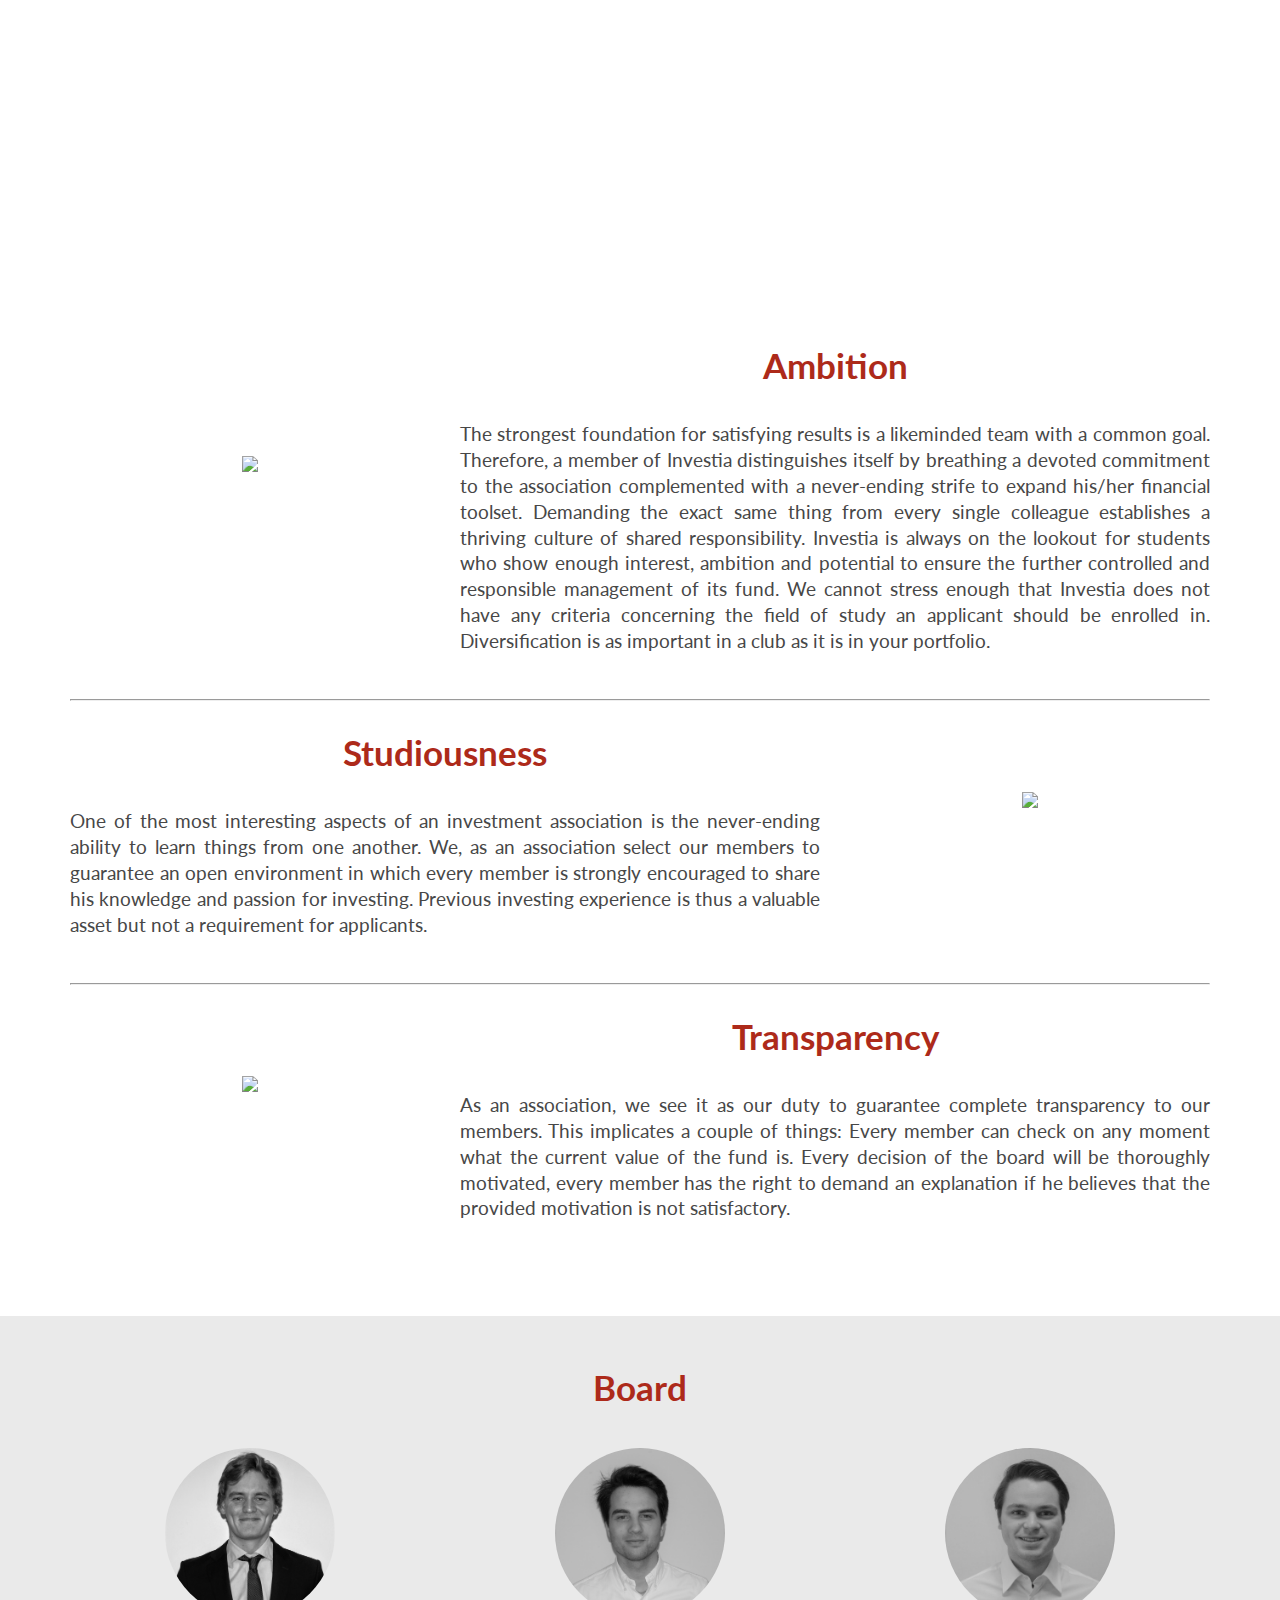
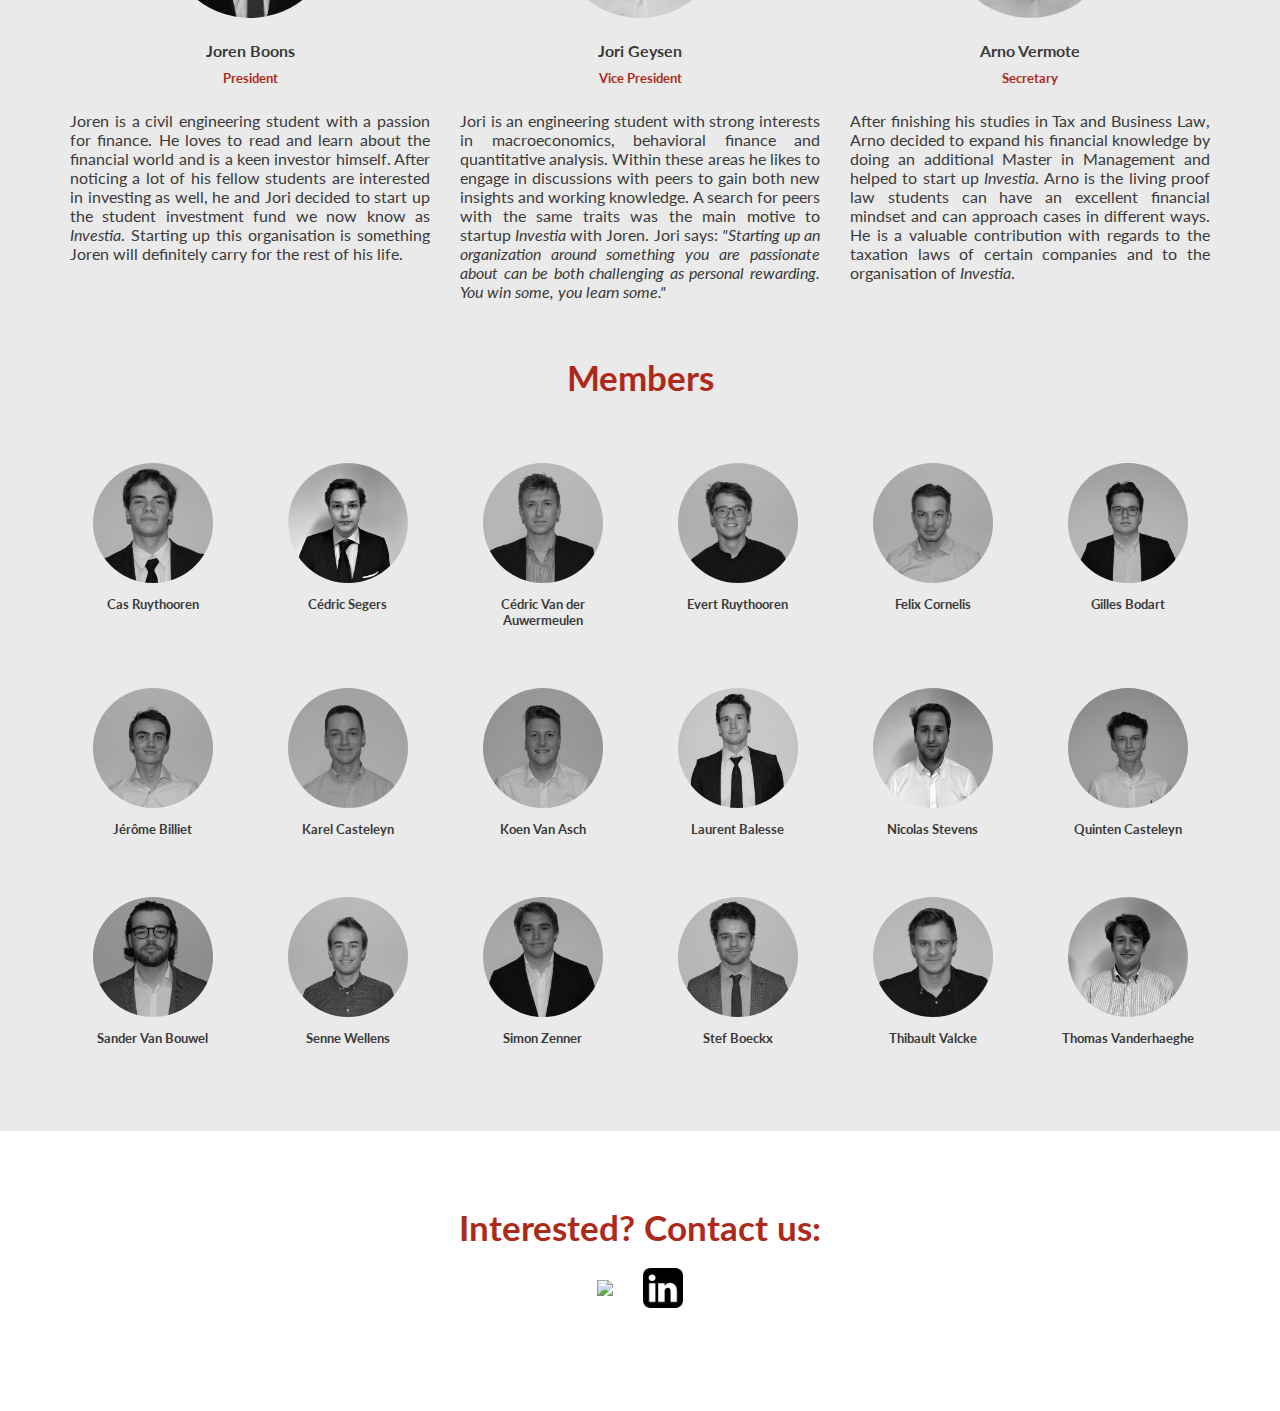
==== commit 623378bd: "Update index.html" ====
--- a/index.html
+++ b/index.html
@@ -245,8 +245,8 @@
           </div>
         </div>
         
-    </div>
-        <div class="row">
+     </div>
+      <div class="row">
           
         <div class="col-md-2 col-sm-4 col-xs-6">
           <div class="member member--small">
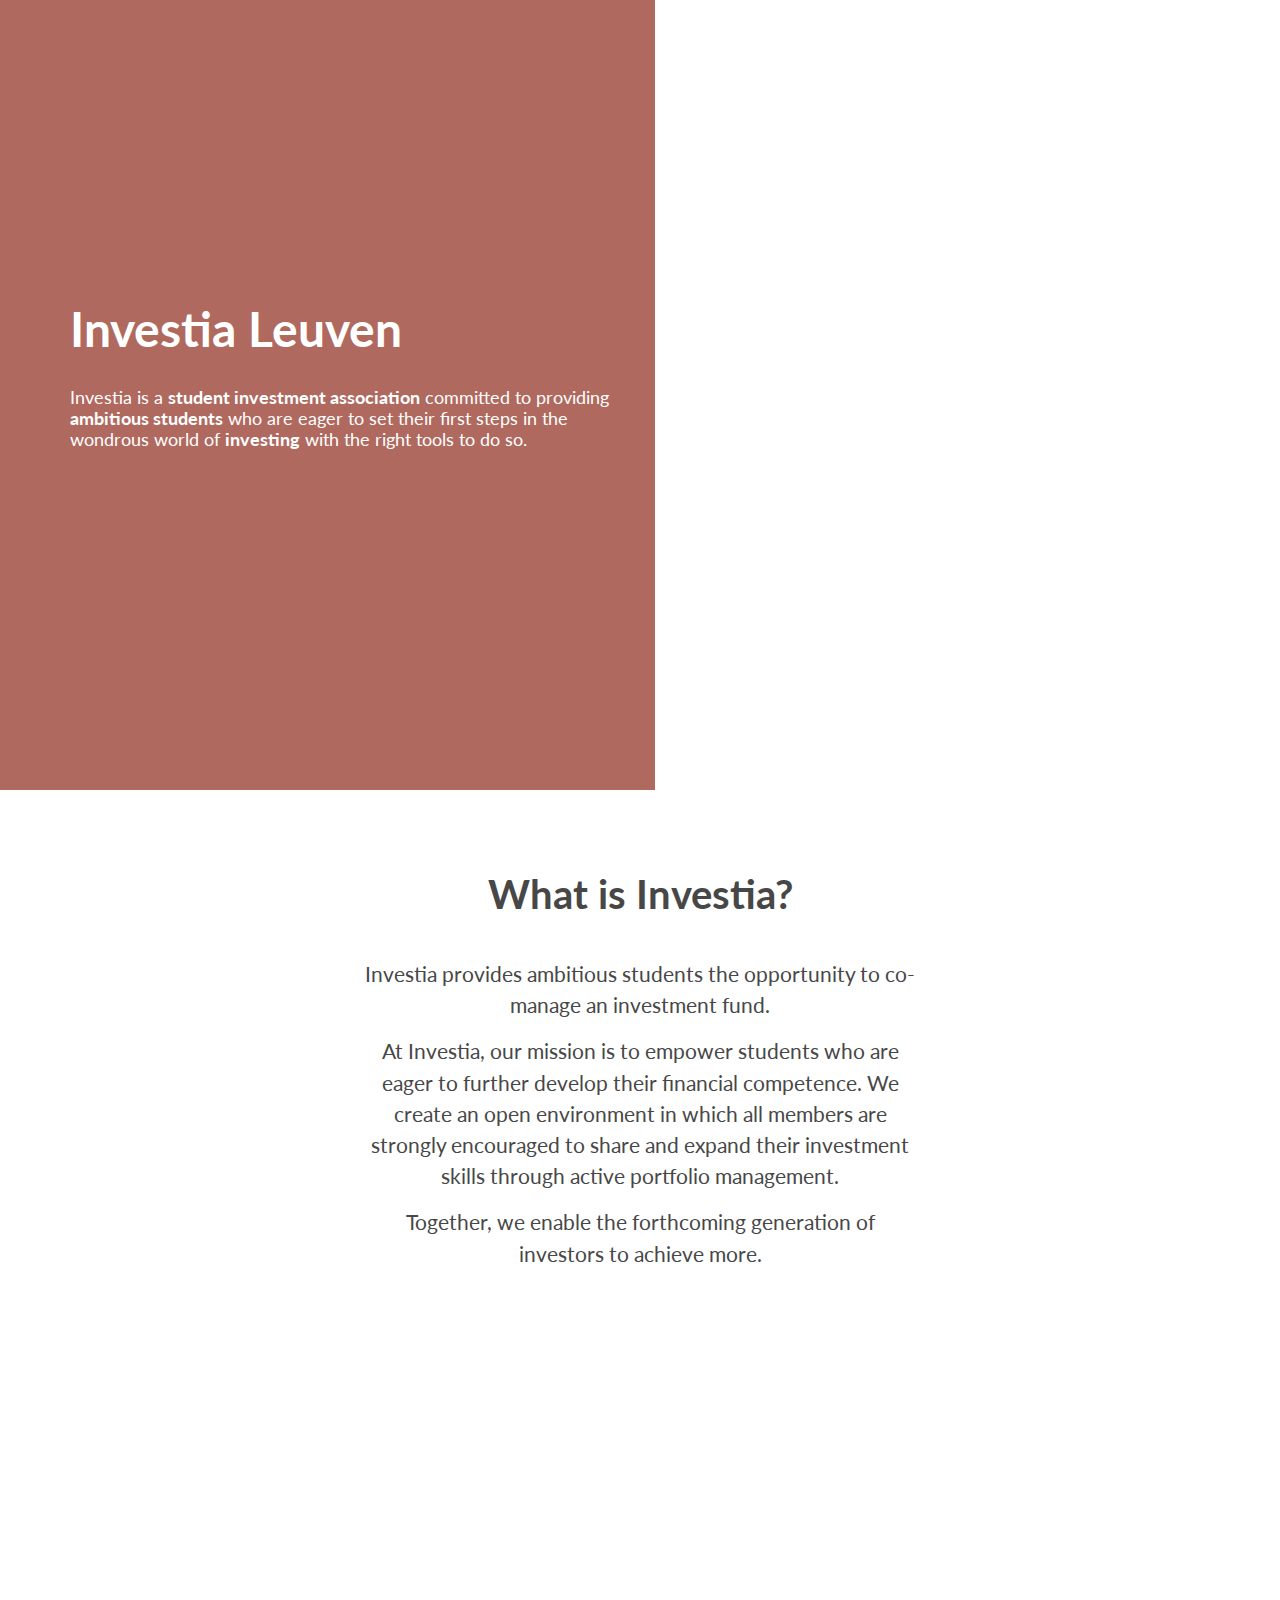
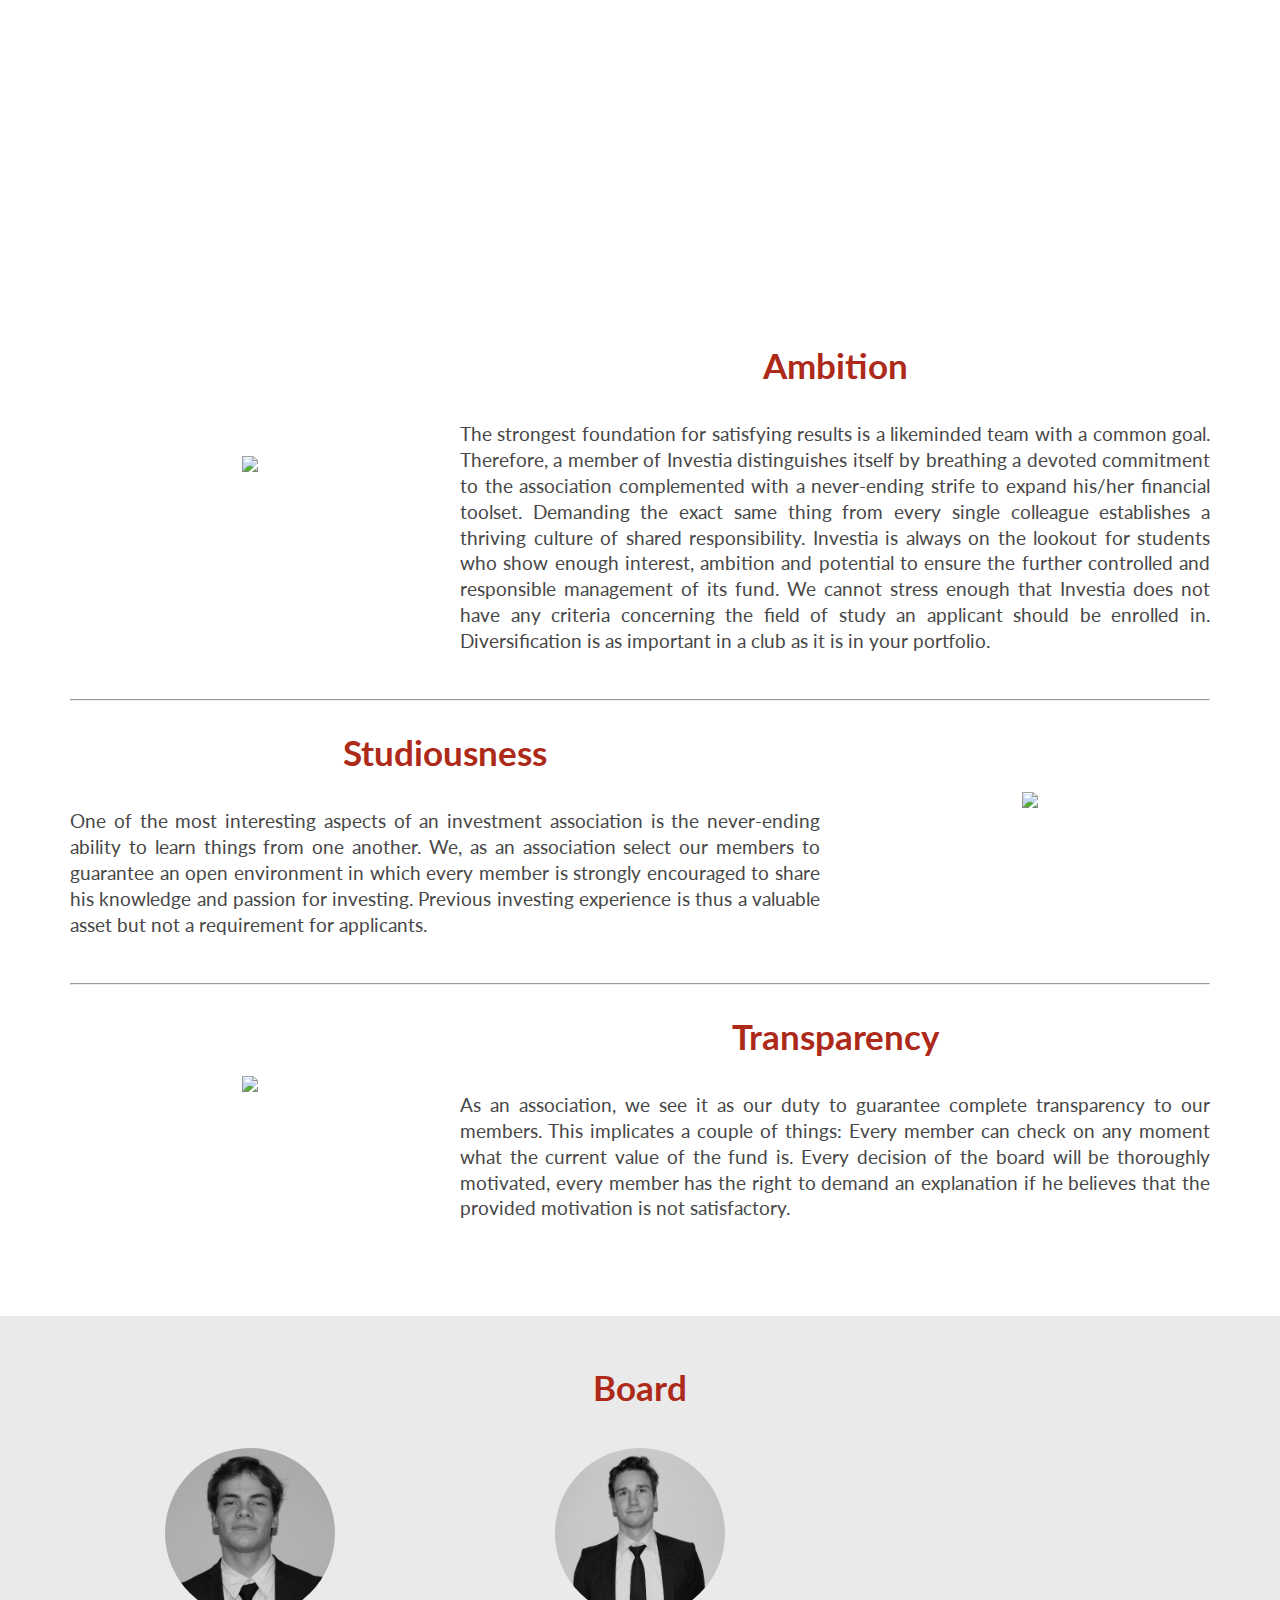
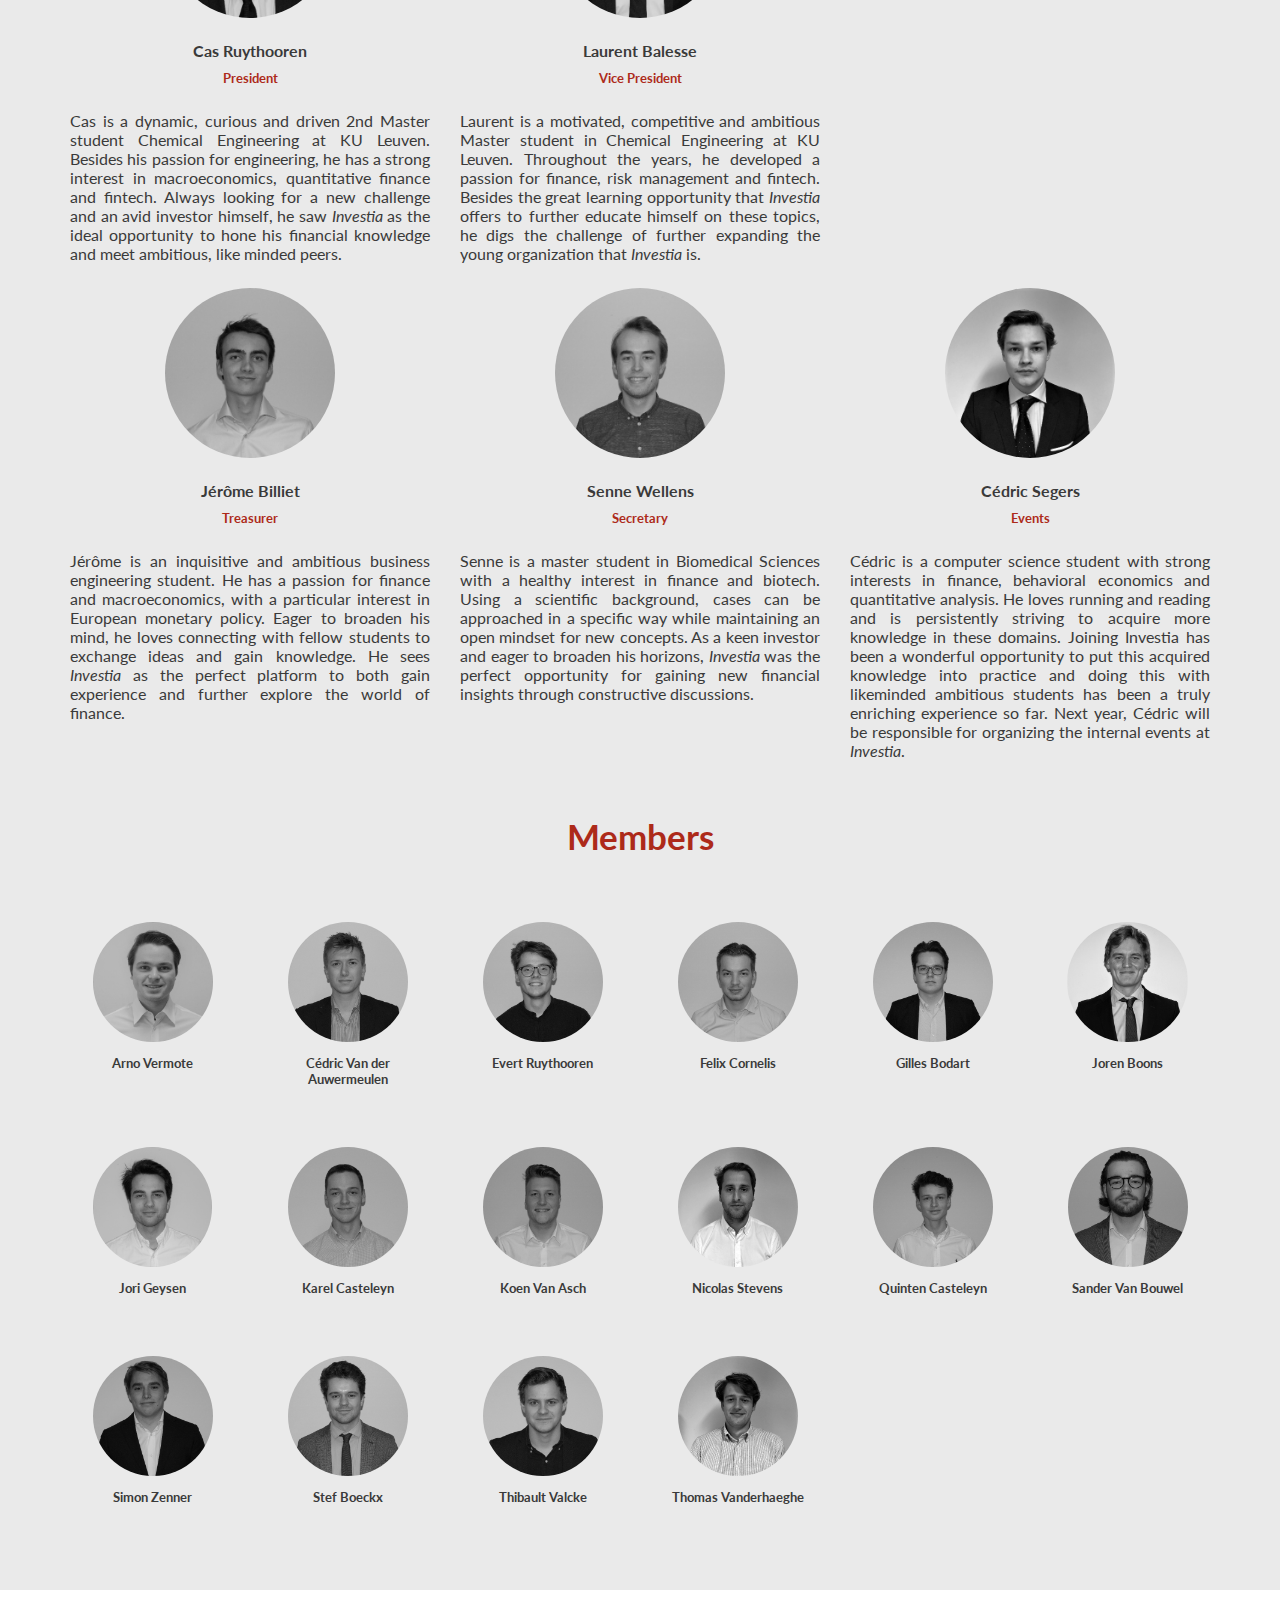
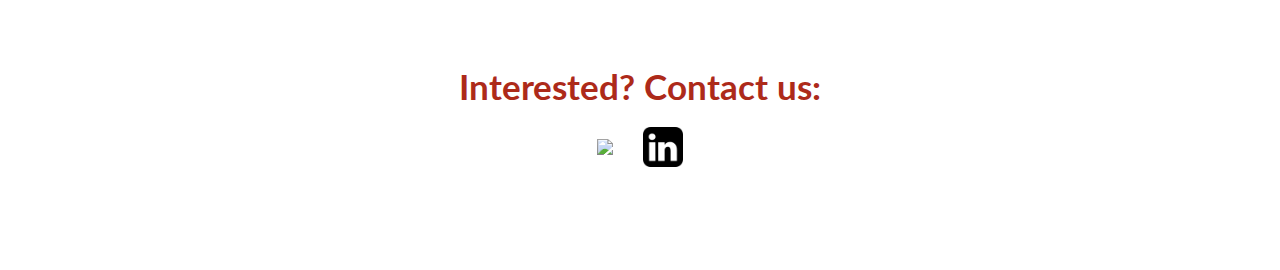
==== commit 765aef2c: "New board 2018-2019" ====
--- a/index.html
+++ b/index.html
@@ -143,45 +143,76 @@
     <h2 class='members__title'>Board</h2>
     <div class="container board">
       <div class="row">
+	  
         <div class="col-sm-4">
           <div class="member">
             <div class="member__image-container">
-              <img class="member__image member__image--big" src="./assets/members/Joren_Boons.png">
-              <a href="https://www.linkedin.com/in/jorenboons/">
+              <img class="member__image member__image--big" src="./assets/members/Cas_Ruythooren.png">
+              <a href="https://www.linkedin.com/in/cas-ruythooren-88615b151/">
                 <img class="member__linkedin" src="./assets/linkedin.png">
               </a>
             </div>
-            <h4 class="member__name member__name--big">Joren Boons</h4>
+            <h4 class="member__name member__name--big">Cas Ruythooren</h4>
             <h5 class="member__function">President</h5>
-            <p class="member__text">Joren is a civil engineering student with a passion for finance. He loves to read and learn about the financial world and is a keen investor himself. After noticing a lot of his fellow students are interested in investing as well, he and Jori decided to start up the student investment fund we now know as <i>Investia</i>. Starting up this organisation is something Joren will definitely carry for the rest of his life.</p>
+            <p class="member__text">Cas is a dynamic, curious and driven 2nd Master student Chemical Engineering at KU Leuven. Besides his passion for engineering, he has a strong interest in macroeconomics, quantitative finance and fintech. Always looking for a new challenge and an avid investor himself, he saw <i>Investia</i> as the ideal opportunity to hone his financial knowledge and meet ambitious, like minded peers.</p>
           </div>
         </div>
 
         <div class="col-sm-4">
           <div class="member">
             <div class="member__image-container">
-              <img class="member__image member__image--big" src="./assets/members/Jori_Geysen.png">
-              <a href="https://www.linkedin.com/in/jorigeysen/">
+              <img class="member__image member__image--big" src="./assets/members/Laurent_Balesse.png">
+              <a href="https://www.linkedin.com/in/laurent-balesse-45283a13a/">
                 <img class="member__linkedin" src="./assets/linkedin.png">
               </a>
             </div>
-            <h4 class="member__name member__name--big">Jori Geysen</h4>
+            <h4 class="member__name member__name--big">Laurent Balesse</h4>
             <h5 class="member__function">Vice President</h5>
-            <p class="member__text">Jori is an engineering student with strong interests in macroeconomics, behavioral finance and quantitative analysis. Within these areas he likes to engage in discussions with peers to gain both new insights and working knowledge. A search for peers with the same traits was the main motive to startup <i>Investia</i> with Joren. Jori says: <i>"Starting up an organization around something you are passionate about can be both challenging as personal rewarding. You win some, you learn some."</i></p>
-          </div>
-        </div>
+            <p class="member__text">Laurent is a motivated, competitive and ambitious Master student in Chemical Engineering at KU Leuven. Throughout the years, he developed a passion for finance, risk management and fintech. Besides the great learning opportunity that <i>Investia</i> offers to further educate himself on these topics, he digs the challenge of further expanding the young organization that <i>Investia</i> is.</p>
+          </div>
+        </div>
+
+      </div>
+      <div class="row">
 
         <div class="col-sm-4">
           <div class="member">
             <div class="member__image-container">
-              <img class="member__image member__image--big" src="./assets/members/Arno_Vermote.png">
-              <a href="https://www.linkedin.com/in/arno-vermote-1558a0107/">
+              <img class="member__image member__image--big" src="./assets/members/Jerome_Billiet.png">
+
+            </div>
+            <h4 class="member__name member__name--big">J&eacute;r&ocirc;me Billiet</h4>
+            <h5 class="member__function">Treasurer</h5>
+            <p class="member__text">J&eacute;r&ocirc;me is an inquisitive and ambitious business engineering student. He has a passion for finance and macroeconomics, with a particular interest in European monetary policy. Eager to broaden his mind, he loves connecting with fellow students to exchange ideas and gain knowledge. He sees <i>Investia</i> as the perfect platform to both gain experience and further explore the world of finance.</p>
+          </div>
+        </div>		
+
+		
+        <div class="col-sm-4">
+          <div class="member">
+            <div class="member__image-container">
+              <img class="member__image member__image--big" src="./assets/members/Senne_Wellens.png">
+              <a href="https://www.linkedin.com/in/senne-wellens-272476143/">
                 <img class="member__linkedin" src="./assets/linkedin.png">
               </a>
             </div>
-            <h4 class="member__name member__name--big">Arno Vermote</h4>
+            <h4 class="member__name member__name--big">Senne Wellens</h4>
             <h5 class="member__function">Secretary</h5>
-            <p class="member__text">After finishing his studies in Tax and Business Law, Arno decided to expand his financial knowledge by doing an additional Master in Management and helped to start up <i>Investia</i>. Arno is the  living proof law students can have an excellent financial mindset and can approach cases in different ways. He is a valuable contribution with regards to the taxation laws of certain companies and to the organisation of <i>Investia</i>.</p>
+            <p class="member__text">Senne is a master student in Biomedical Sciences with a healthy interest in finance and biotech. Using a scientific background, cases can be approached in a specific way while maintaining an open mindset for new concepts. As a keen investor and eager to broaden his horizons, <i>Investia</i> was the perfect opportunity for gaining new financial insights through constructive discussions.</p>
+          </div>
+        </div>				
+		
+        <div class="col-sm-4">
+          <div class="member">
+            <div class="member__image-container">
+              <img class="member__image member__image--big" src="./assets/members/Cedric_Segers.png">
+              <a href="https://www.linkedin.com/in/c%C3%A9dric-segers-7a70a2133/">
+                <img class="member__linkedin" src="./assets/linkedin.png">
+              </a>
+            </div>
+            <h4 class="member__name member__name--big">C&eacute;dric Segers</h4>
+            <h5 class="member__function">Events</h5>
+            <p class="member__text">C&eacute;dric is a computer science student with strong interests in finance, behavioral economics and quantitative analysis. He loves running and reading and is persistently striving to acquire more knowledge in these domains. Joining Investia has been a wonderful opportunity to put this acquired knowledge into practice and doing this with likeminded ambitious students has been a truly enriching experience so far. Next year, Cédric will be responsible for organizing the internal events at <i>Investia</i>.</p>
           </div>
         </div>
       </div>
@@ -194,137 +225,121 @@
         <div class="col-md-2 col-sm-4 col-xs-6">
           <div class="member member--small">
             <div class="member__image-container">
-              <img class="member__image member__image--small" src="./assets/members/Cas_Ruythooren.png">
-            </div>
-            <h5 class="member__name member__name--small">Cas Ruythooren</h5>
+              <img class="member__image member__image--small" src="./assets/members/Arno_Vermote.png">
+            </div>
+            <h5 class="member__name member__name--small">Arno Vermote</h5>
+          </div>
+        </div>  	  
+	  
+        <div class="col-md-2 col-sm-4 col-xs-6">
+          <div class="member member--small">
+            <div class="member__image-container">
+              <img class="member__image member__image--small" src="./assets/members/Cedric_Van_der_Auwermeulen.png">
+            </div>
+            <h5 class="member__name member__name--small">C&eacute;dric Van der Auwermeulen</h5>
+          </div>
+        </div>
+
+        <div class="col-md-2 col-sm-4 col-xs-6">
+          <div class="member member--small">
+            <div class="member__image-container">
+              <img class="member__image member__image--small" src="./assets/members/Evert_Ruythooren.png">
+            </div>
+            <h5 class="member__name member__name--small">Evert Ruythooren</h5>
+          </div>
+        </div>
+
+        <div class="col-md-2 col-sm-4 col-xs-6">
+          <div class="member member--small">
+            <div class="member__image-container">
+              <img class="member__image member__image--small" src="./assets/members/Felix_Cornelis.png">
+            </div>
+            <h5 class="member__name member__name--small">Felix Cornelis</h5>
+          </div>
+        </div> 
+
+        <div class="col-md-2 col-sm-4 col-xs-6">
+          <div class="member member--small">
+            <div class="member__image-container">
+              <img class="member__image member__image--small" src="./assets/members/Gilles_Bodart.png">
+            </div>
+            <h5 class="member__name member__name--small">Gilles Bodart</h5>
+          </div>
+        </div>
+		
+        <div class="col-md-2 col-sm-4 col-xs-6">
+          <div class="member member--small">
+            <div class="member__image-container">
+              <img class="member__image member__image--small" src="./assets/members/Joren_Boons.png">
+            </div>
+            <h5 class="member__name member__name--small">Joren Boons</h5>
+          </div>
+        </div>      
+      </div>
+      <div class="row">		
+
+        <div class="col-md-2 col-sm-4 col-xs-6">
+          <div class="member member--small">
+            <div class="member__image-container">
+              <img class="member__image member__image--small" src="./assets/members/Jori_Geysen.png">
+            </div>
+            <h5 class="member__name member__name--small">Jori Geysen</h5>
+          </div>
+        </div>  		
+          
+
+        <div class="col-md-2 col-sm-4 col-xs-6">
+          <div class="member member--small">
+            <div class="member__image-container">
+              <img class="member__image member__image--small" src="./assets/members/Karel_Casteleyn.png">
+            </div>
+            <h5 class="member__name member__name--small">Karel Casteleyn</h5>
+          </div>
+        </div>
+
+        <div class="col-md-2 col-sm-4 col-xs-6">
+          <div class="member member--small">
+            <div class="member__image-container">
+              <img class="member__image member__image--small" src="./assets/members/Koen_Van_Asch.png">
+            </div>
+            <h5 class="member__name member__name--small">Koen Van Asch</h5>
+          </div>
+        </div>
+		
+
+
+
+        <div class="col-md-2 col-sm-4 col-xs-6">
+          <div class="member member--small">
+            <div class="member__image-container">
+              <img class="member__image member__image--small" src="./assets/members/Nicolas_Stevens1.png">
+            </div>
+            <h5 class="member__name member__name--small">Nicolas Stevens</h5>
+          </div>
+        </div>
+
+        <div class="col-md-2 col-sm-4 col-xs-6">
+          <div class="member member--small">
+            <div class="member__image-container">
+              <img class="member__image member__image--small" src="./assets/members/Quinten_Casteleyn.png">
+            </div>
+            <h5 class="member__name member__name--small">Quinten Casteleyn</h5>
           </div>
         </div>
         
-        <div class="col-md-2 col-sm-4 col-xs-6">
-          <div class="member member--small">
-            <div class="member__image-container">
-              <img class="member__image member__image--small" src="./assets/members/Cedric_Segers.png">
-            </div>
-            <h5 class="member__name member__name--small">C&eacute;dric Segers</h5>
-          </div>
-        </div>      
-
-        <div class="col-md-2 col-sm-4 col-xs-6">
-          <div class="member member--small">
-            <div class="member__image-container">
-              <img class="member__image member__image--small" src="./assets/members/Cedric_Van_der_Auwermeulen.png">
-            </div>
-            <h5 class="member__name member__name--small">C&eacute;dric Van der Auwermeulen</h5>
-          </div>
-        </div>
-
-        <div class="col-md-2 col-sm-4 col-xs-6">
-          <div class="member member--small">
-            <div class="member__image-container">
-              <img class="member__image member__image--small" src="./assets/members/Evert_Ruythooren.png">
-            </div>
-            <h5 class="member__name member__name--small">Evert Ruythooren</h5>
-          </div>
-        </div>
-
-        <div class="col-md-2 col-sm-4 col-xs-6">
-          <div class="member member--small">
-            <div class="member__image-container">
-              <img class="member__image member__image--small" src="./assets/members/Felix_Cornelis.png">
-            </div>
-            <h5 class="member__name member__name--small">Felix Cornelis</h5>
-          </div>
-        </div> 
-
-        <div class="col-md-2 col-sm-4 col-xs-6">
-          <div class="member member--small">
-            <div class="member__image-container">
-              <img class="member__image member__image--small" src="./assets/members/Gilles_Bodart.png">
-            </div>
-            <h5 class="member__name member__name--small">Gilles Bodart</h5>
-          </div>
-        </div>
-        
+
+
+        <div class="col-md-2 col-sm-4 col-xs-6">
+          <div class="member member--small">
+            <div class="member__image-container">
+              <img class="member__image member__image--small" src="./assets/members/Sander_Van_Bouwel.png">
+            </div>
+            <h5 class="member__name member__name--small">Sander Van Bouwel</h5>
+          </div>
+        </div>
+   
      </div>
-      <div class="row">
-          
-        <div class="col-md-2 col-sm-4 col-xs-6">
-          <div class="member member--small">
-            <div class="member__image-container">
-              <img class="member__image member__image--small" src="./assets/members/Jerome_Billiet.png">
-            </div>
-            <h5 class="member__name member__name--small">J&eacute;r&ocirc;me Billiet</h5>
-          </div>
-        </div>
-
-        <div class="col-md-2 col-sm-4 col-xs-6">
-          <div class="member member--small">
-            <div class="member__image-container">
-              <img class="member__image member__image--small" src="./assets/members/Karel_Casteleyn.png">
-            </div>
-            <h5 class="member__name member__name--small">Karel Casteleyn</h5>
-          </div>
-        </div>
-
-        <div class="col-md-2 col-sm-4 col-xs-6">
-          <div class="member member--small">
-            <div class="member__image-container">
-              <img class="member__image member__image--small" src="./assets/members/Koen_Van_Asch.png">
-            </div>
-            <h5 class="member__name member__name--small">Koen Van Asch</h5>
-          </div>
-        </div>
-
-        <div class="col-md-2 col-sm-4 col-xs-6">
-          <div class="member member--small">
-            <div class="member__image-container">
-              <img class="member__image member__image--small" src="./assets/members/Laurent_Balesse.png">
-            </div>
-            <h5 class="member__name member__name--small">Laurent Balesse</h5>
-          </div>
-        </div>
-        
-        <div class="col-md-2 col-sm-4 col-xs-6">
-          <div class="member member--small">
-            <div class="member__image-container">
-              <img class="member__image member__image--small" src="./assets/members/Nicolas_Stevens1.png">
-            </div>
-            <h5 class="member__name member__name--small">Nicolas Stevens</h5>
-          </div>
-        </div>
-
-        <div class="col-md-2 col-sm-4 col-xs-6">
-          <div class="member member--small">
-            <div class="member__image-container">
-              <img class="member__image member__image--small" src="./assets/members/Quinten_Casteleyn.png">
-            </div>
-            <h5 class="member__name member__name--small">Quinten Casteleyn</h5>
-          </div>
-        </div>
-        
-     </div>
-      <div class="row">
-
-        <div class="col-md-2 col-sm-4 col-xs-6">
-          <div class="member member--small">
-            <div class="member__image-container">
-              <img class="member__image member__image--small" src="./assets/members/Sander_Van_Bouwel.png">
-            </div>
-            <h5 class="member__name member__name--small">Sander Van Bouwel</h5>
-          </div>
-        </div>
-   
-
-
-        <div class="col-md-2 col-sm-4 col-xs-6">
-          <div class="member member--small">
-            <div class="member__image-container">
-              <img class="member__image member__image--small" src="./assets/members/Senne_Wellens.png">
-            </div>
-            <h5 class="member__name member__name--small">Senne Wellens</h5>
-          </div>
-        </div>
-
+      <div class="row">		
 
         <div class="col-md-2 col-sm-4 col-xs-6">
           <div class="member member--small">
@@ -335,6 +350,7 @@
           </div>
         </div>
 
+
         <div class="col-md-2 col-sm-4 col-xs-6">
           <div class="member member--small">
             <div class="member__image-container">
@@ -352,6 +368,7 @@
             <h5 class="member__name member__name--small">Thibault Valcke</h5>
           </div>
         </div>
+		
 
         <div class="col-md-2 col-sm-4 col-xs-6">
           <div class="member member--small">
--- a/css/application.css
+++ b/css/application.css
@@ -923,6 +923,9 @@
 
 .member__name--small {
   padding: 10px 0; }
+  @media screen and (max-width: 480px) {
+    .member__name--small {
+      height: 52px; } }
 
 .member__text {
   text-align: justify;
@@ -932,7 +935,7 @@
       padding: 20px 60px; } }
   @media screen and (max-width: 479px) {
     .member__text {
-      padding: 20px 10px; } }
+      padding: 20px 10px 15px; } }
 
 .member__image-container {
   display: inline-block;
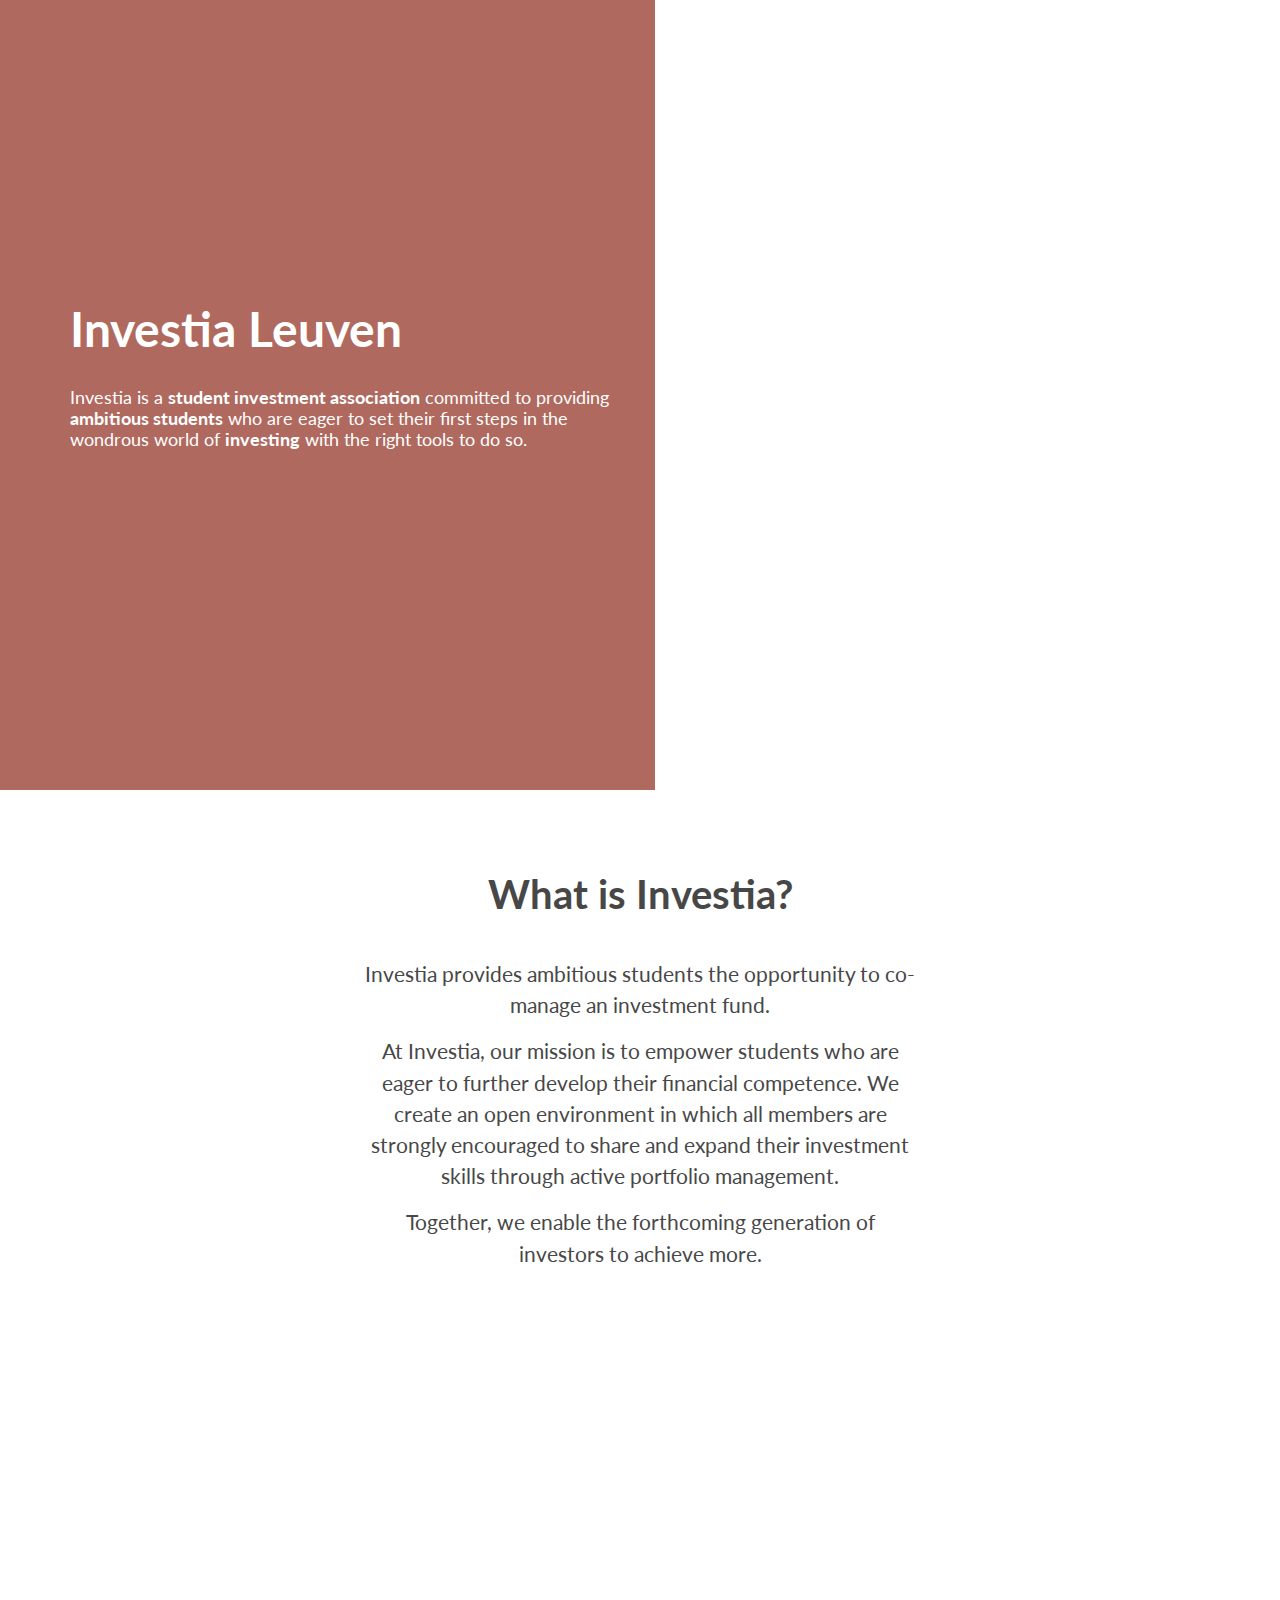
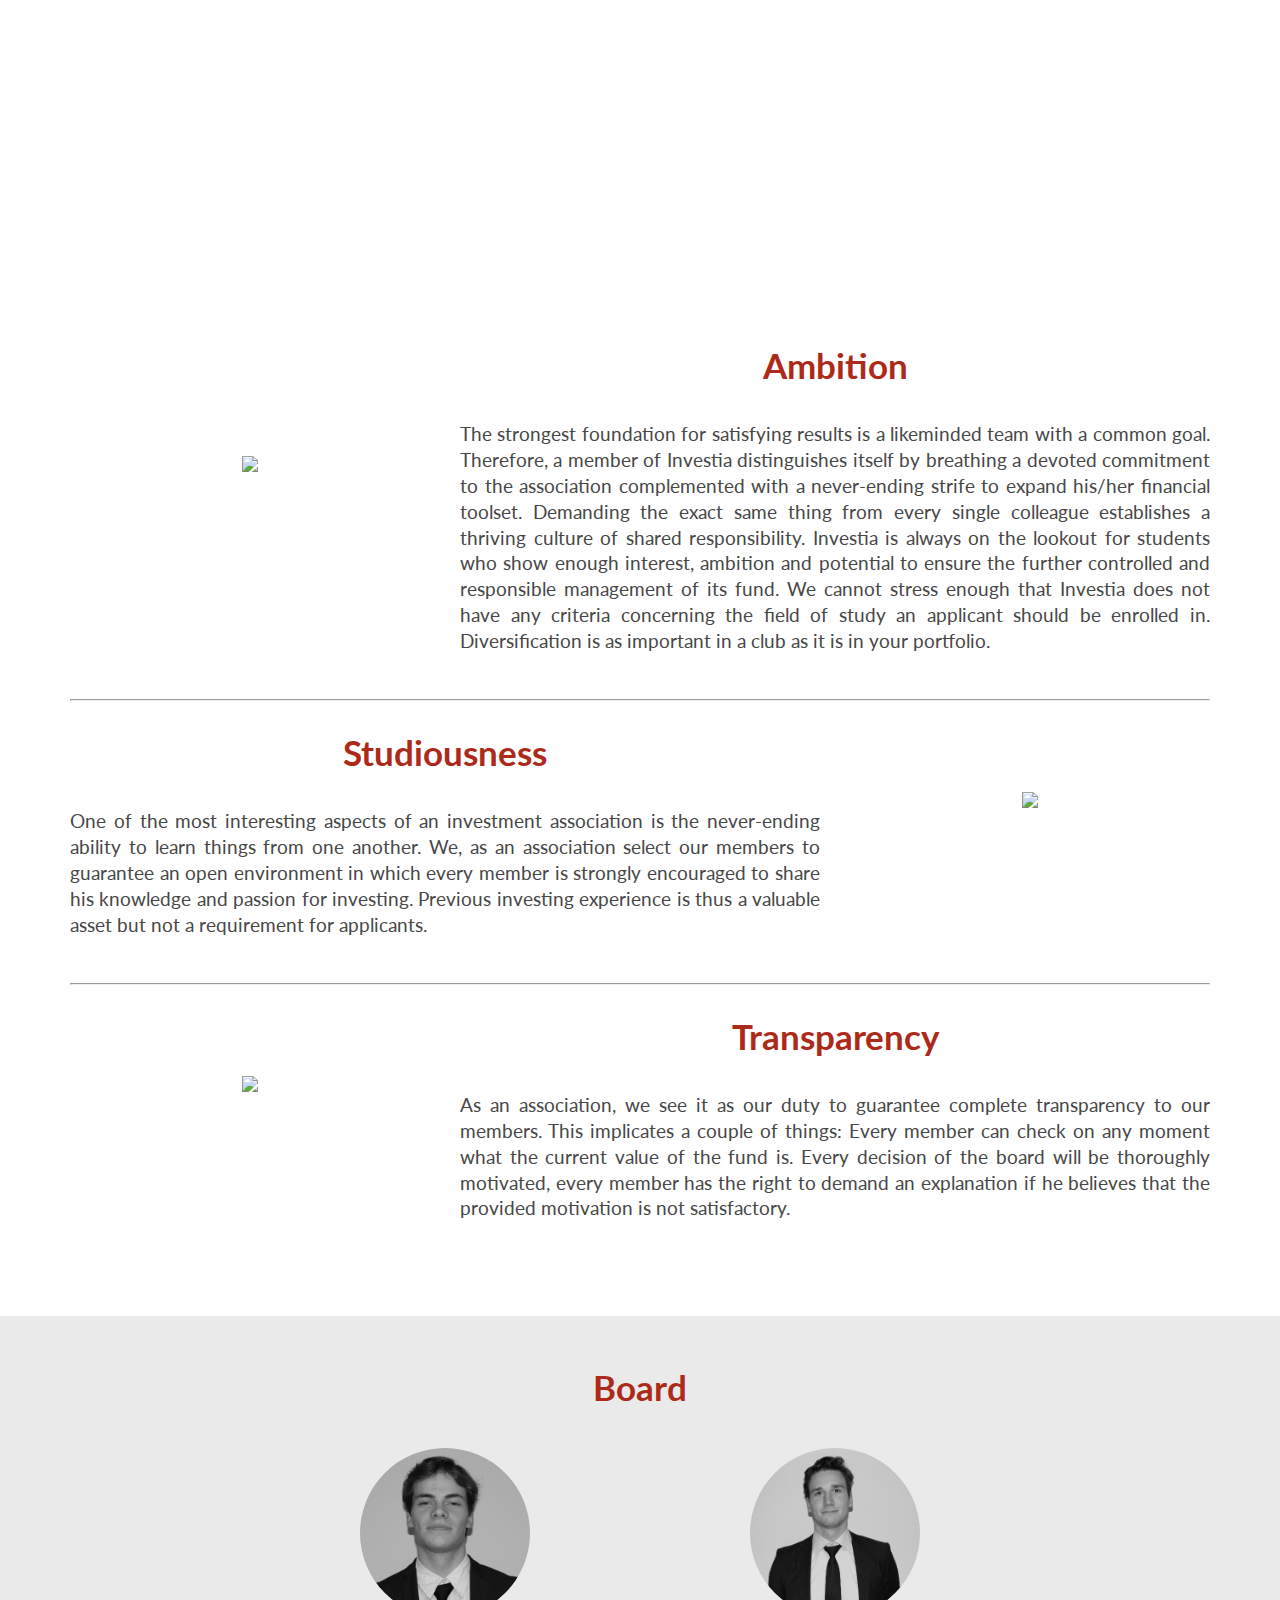
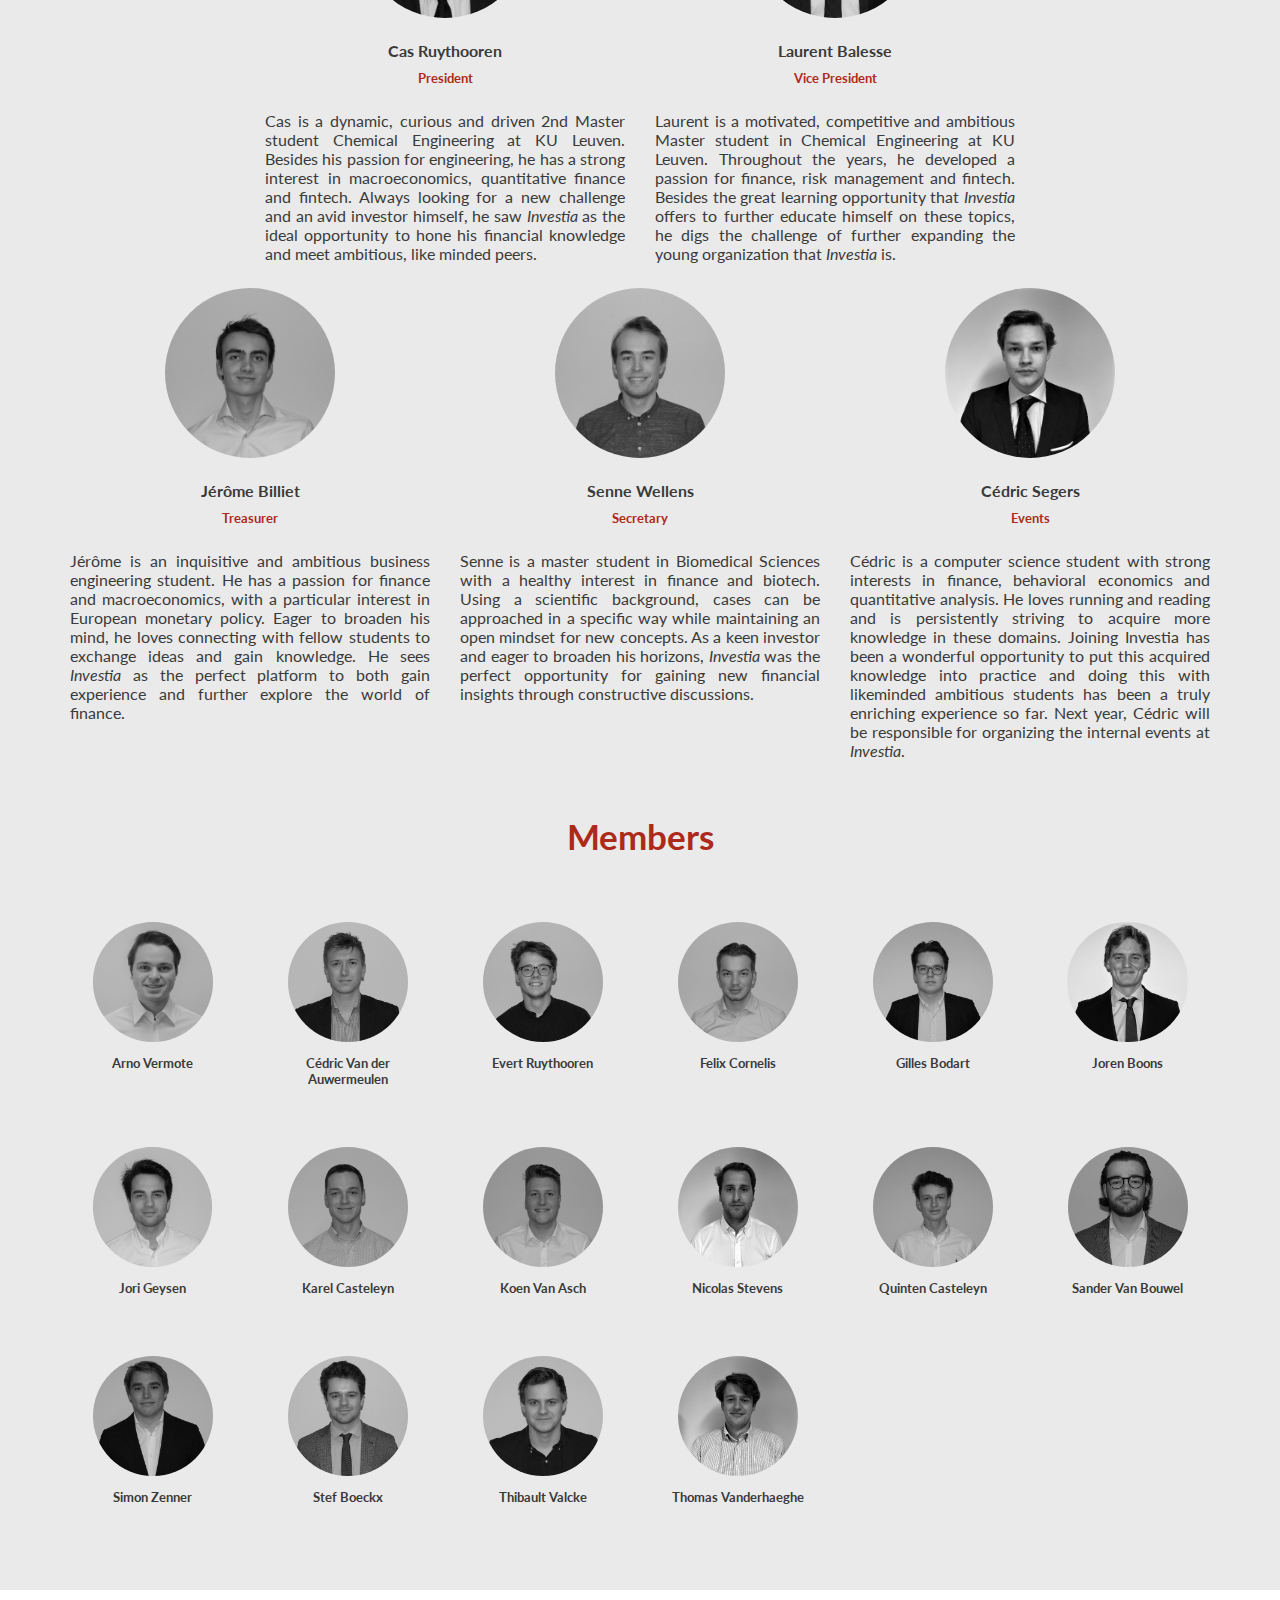
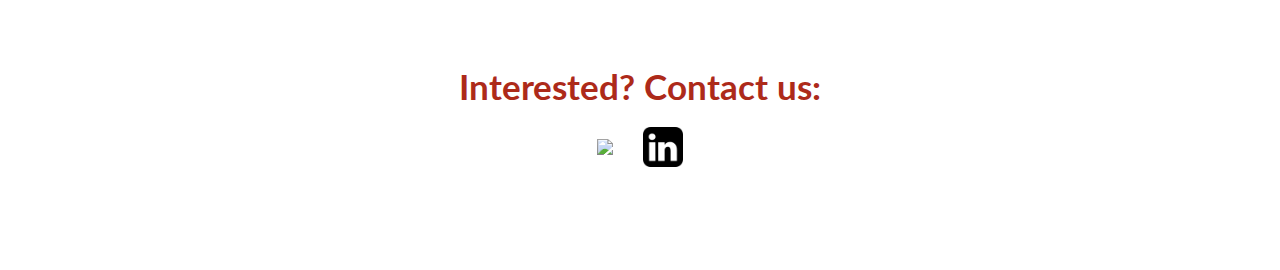
==== commit 7c5228d8: "New board 2018-2019" ====
--- a/index.html
+++ b/index.html
@@ -144,6 +144,8 @@
     <div class="container board">
       <div class="row">
 	  
+		<div class="col-sm-2">
+		</div>
         <div class="col-sm-4">
           <div class="member">
             <div class="member__image-container">
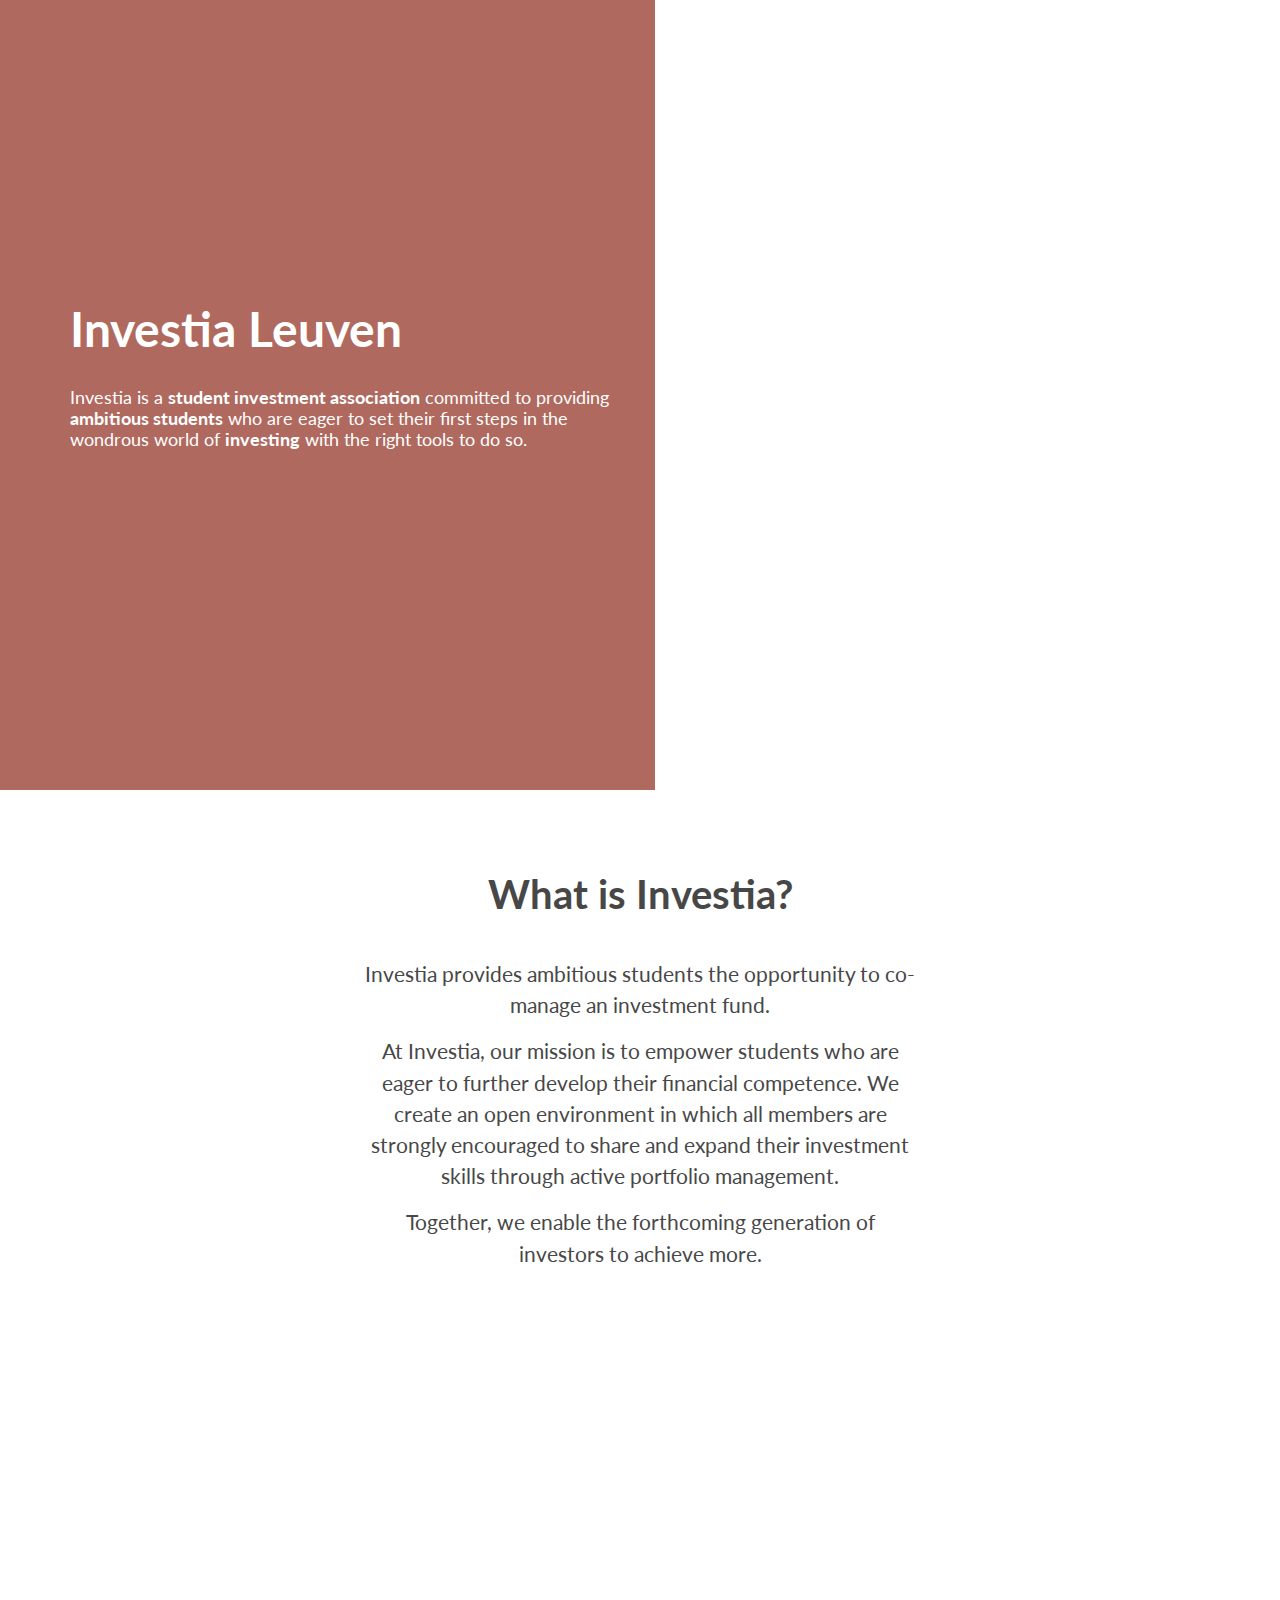
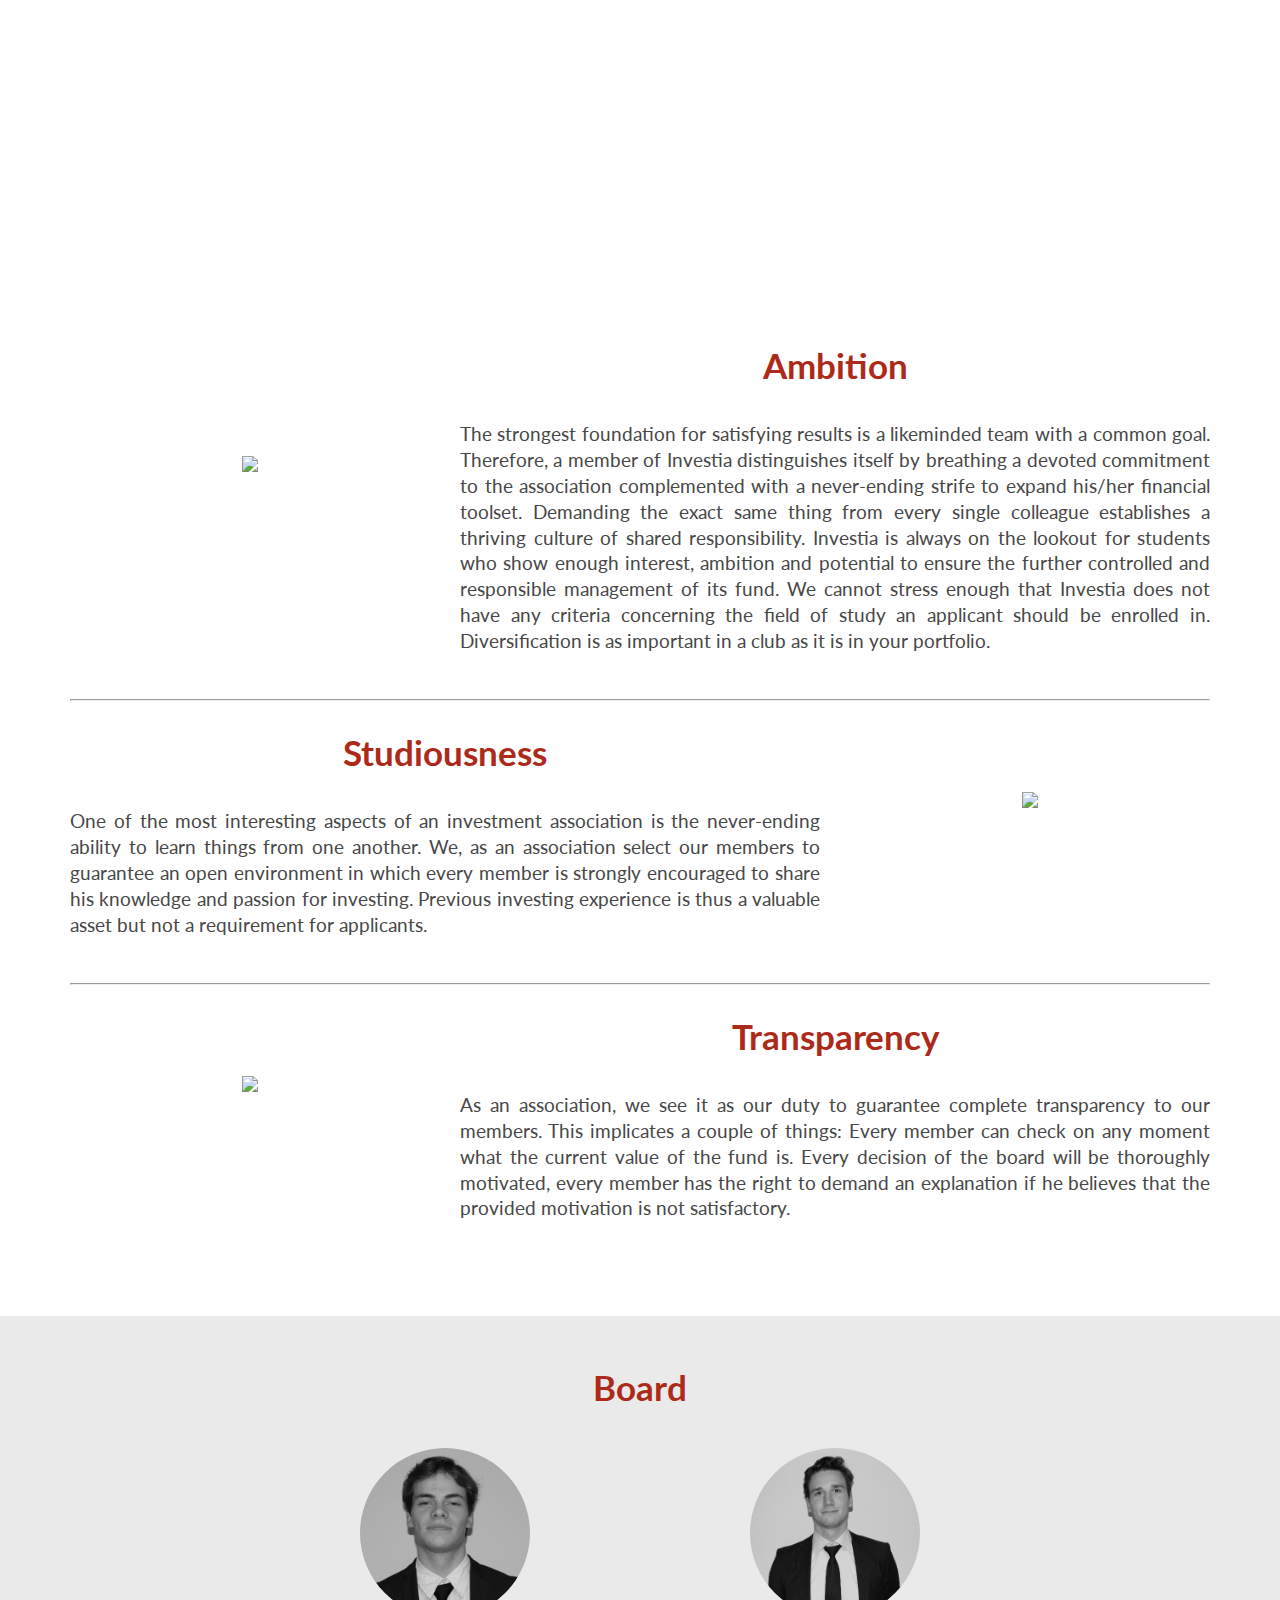
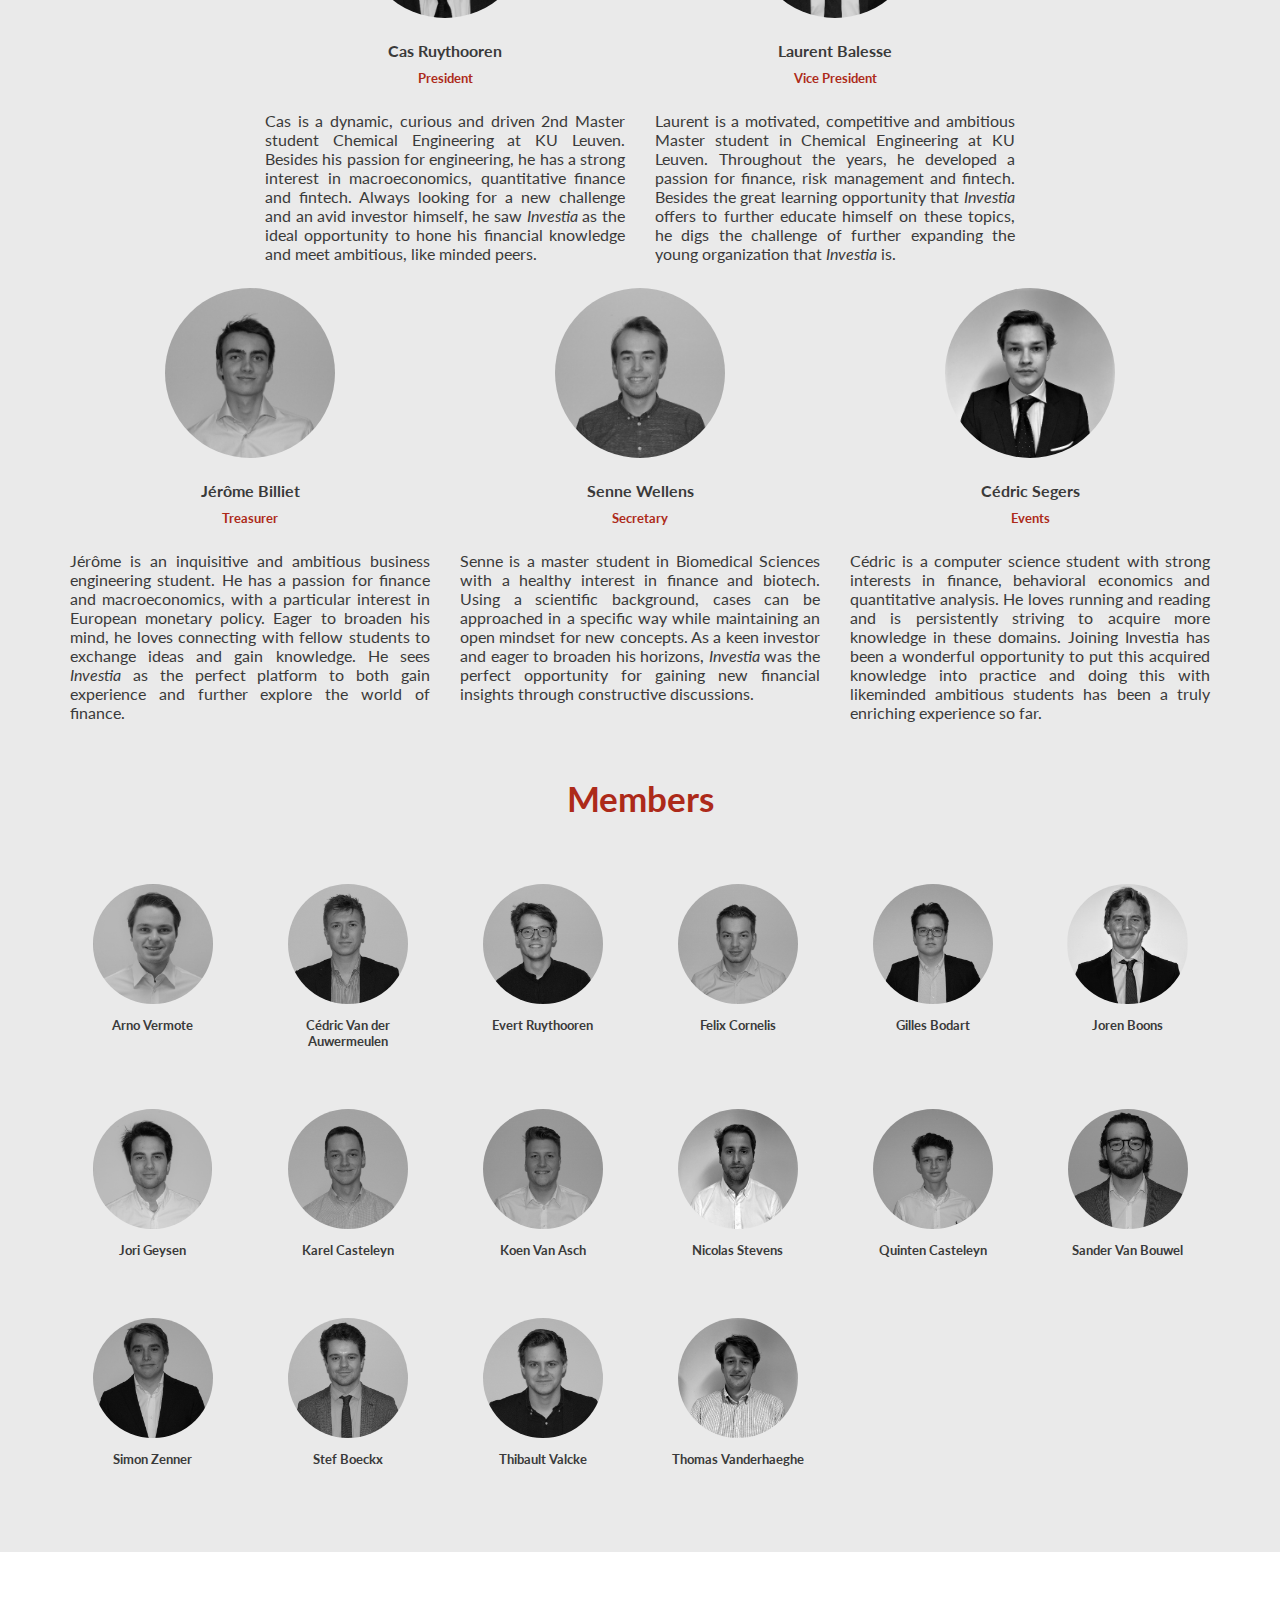
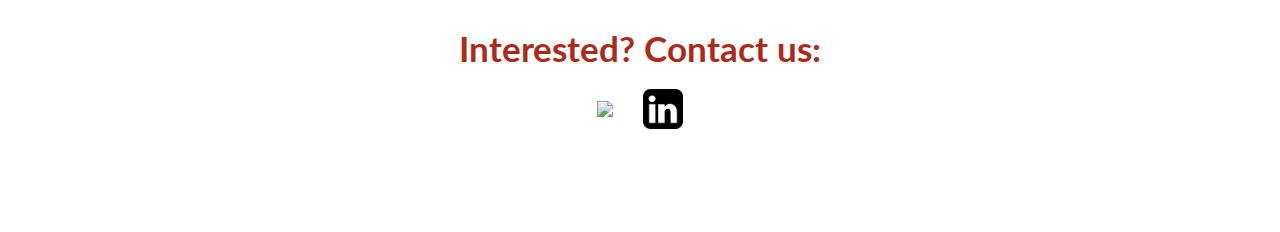
==== commit 873231e2: "Update index.html" ====
--- a/index.html
+++ b/index.html
@@ -181,7 +181,8 @@
           <div class="member">
             <div class="member__image-container">
               <img class="member__image member__image--big" src="./assets/members/Jerome_Billiet.png">
-
+              <a href="https://www.linkedin.com/in/j%C3%A9r%C3%B4mebilliet/">
+                <img class="member__linkedin" src="./assets/linkedin.png">
             </div>
             <h4 class="member__name member__name--big">J&eacute;r&ocirc;me Billiet</h4>
             <h5 class="member__function">Treasurer</h5>
@@ -214,7 +215,7 @@
             </div>
             <h4 class="member__name member__name--big">C&eacute;dric Segers</h4>
             <h5 class="member__function">Events</h5>
-            <p class="member__text">C&eacute;dric is a computer science student with strong interests in finance, behavioral economics and quantitative analysis. He loves running and reading and is persistently striving to acquire more knowledge in these domains. Joining Investia has been a wonderful opportunity to put this acquired knowledge into practice and doing this with likeminded ambitious students has been a truly enriching experience so far. Next year, Cédric will be responsible for organizing the internal events at <i>Investia</i>.</p>
+            <p class="member__text">C&eacute;dric is a computer science student with strong interests in finance, behavioral economics and quantitative analysis. He loves running and reading and is persistently striving to acquire more knowledge in these domains. Joining Investia has been a wonderful opportunity to put this acquired knowledge into practice and doing this with likeminded ambitious students has been a truly enriching experience so far.</p>
           </div>
         </div>
       </div>
